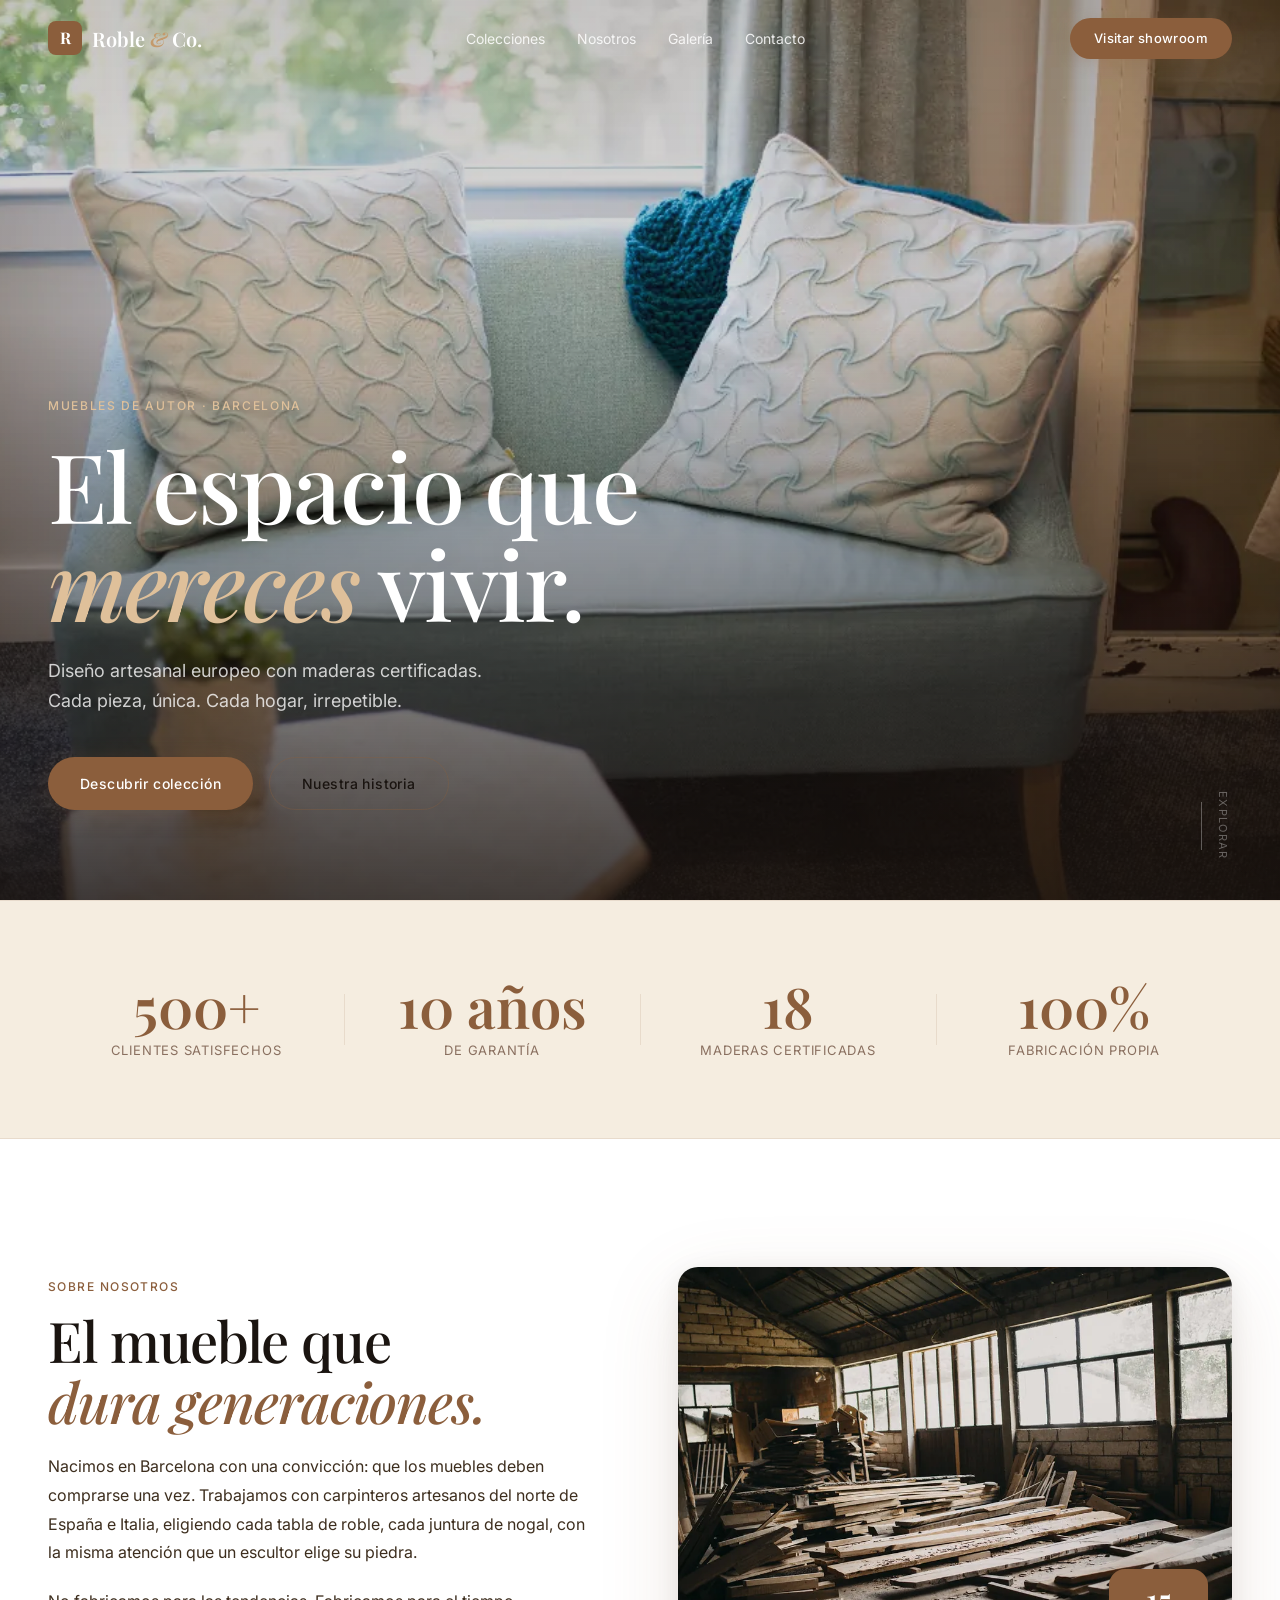
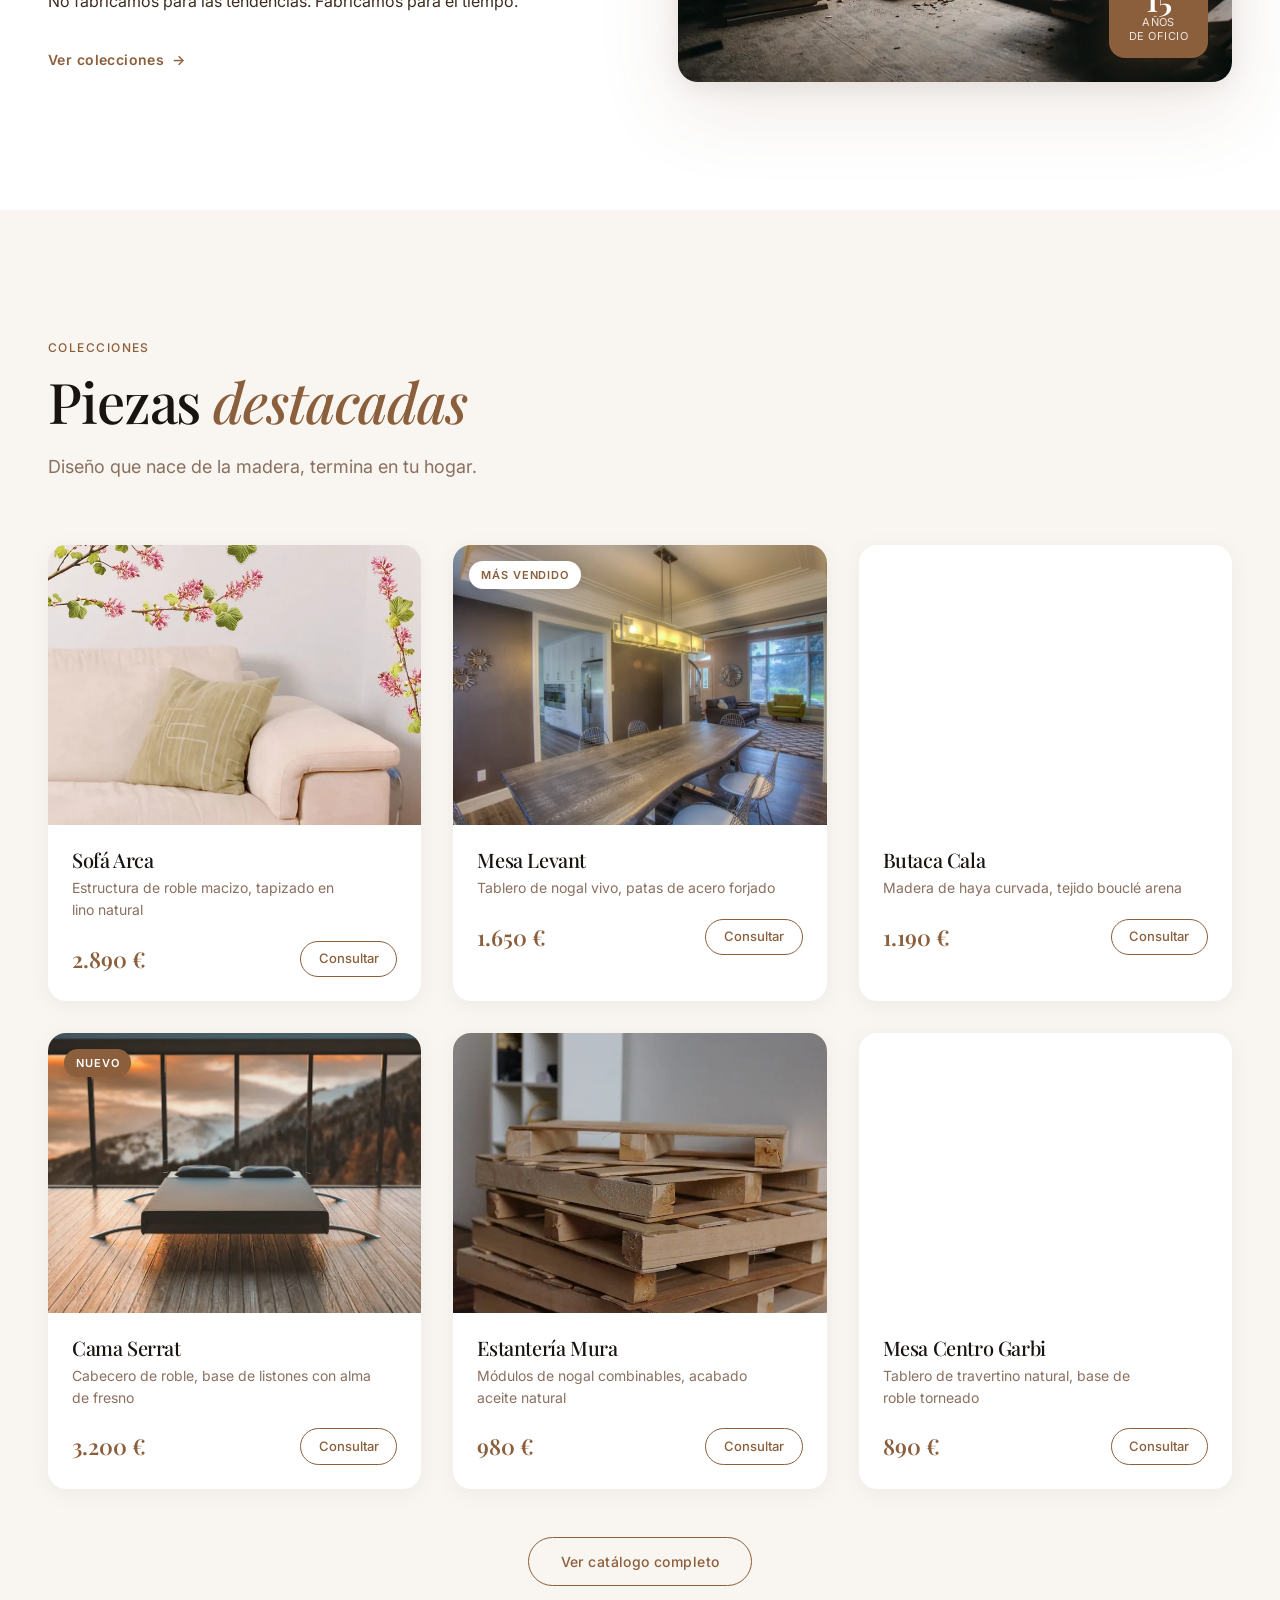
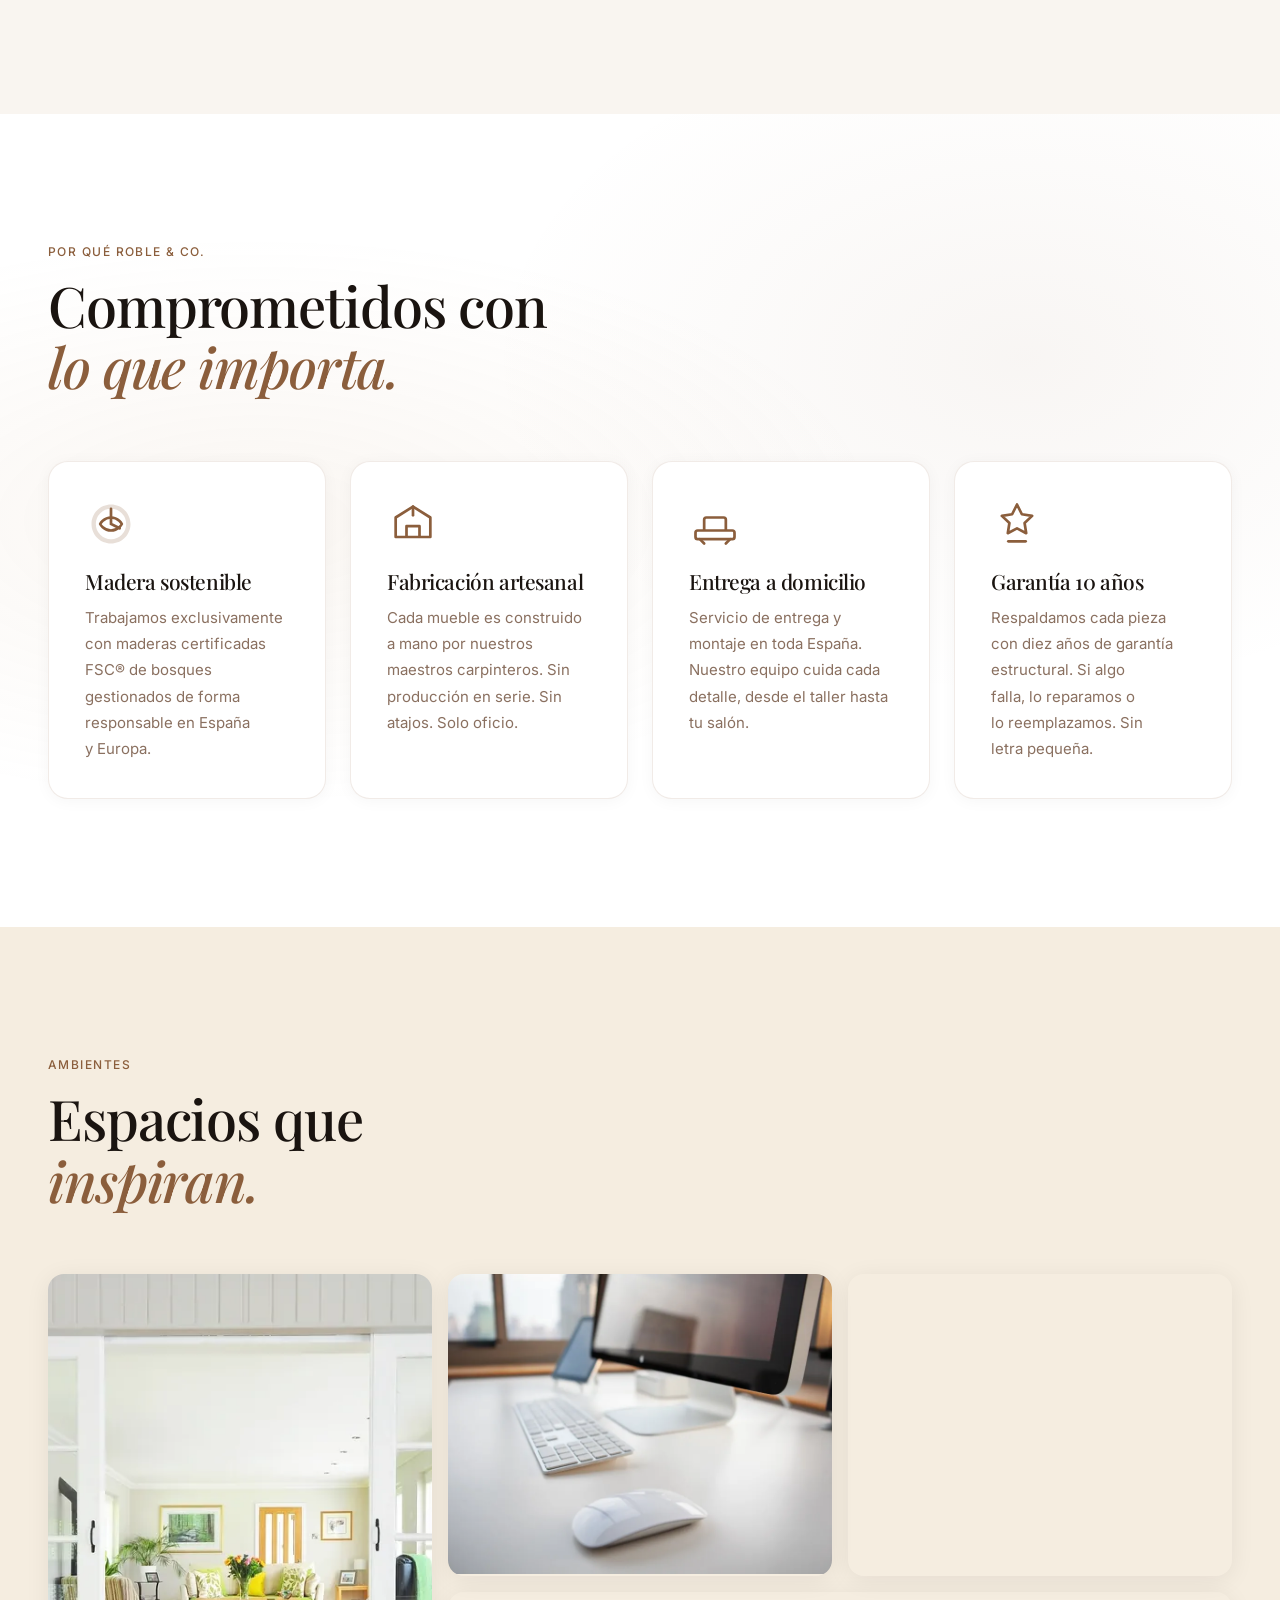
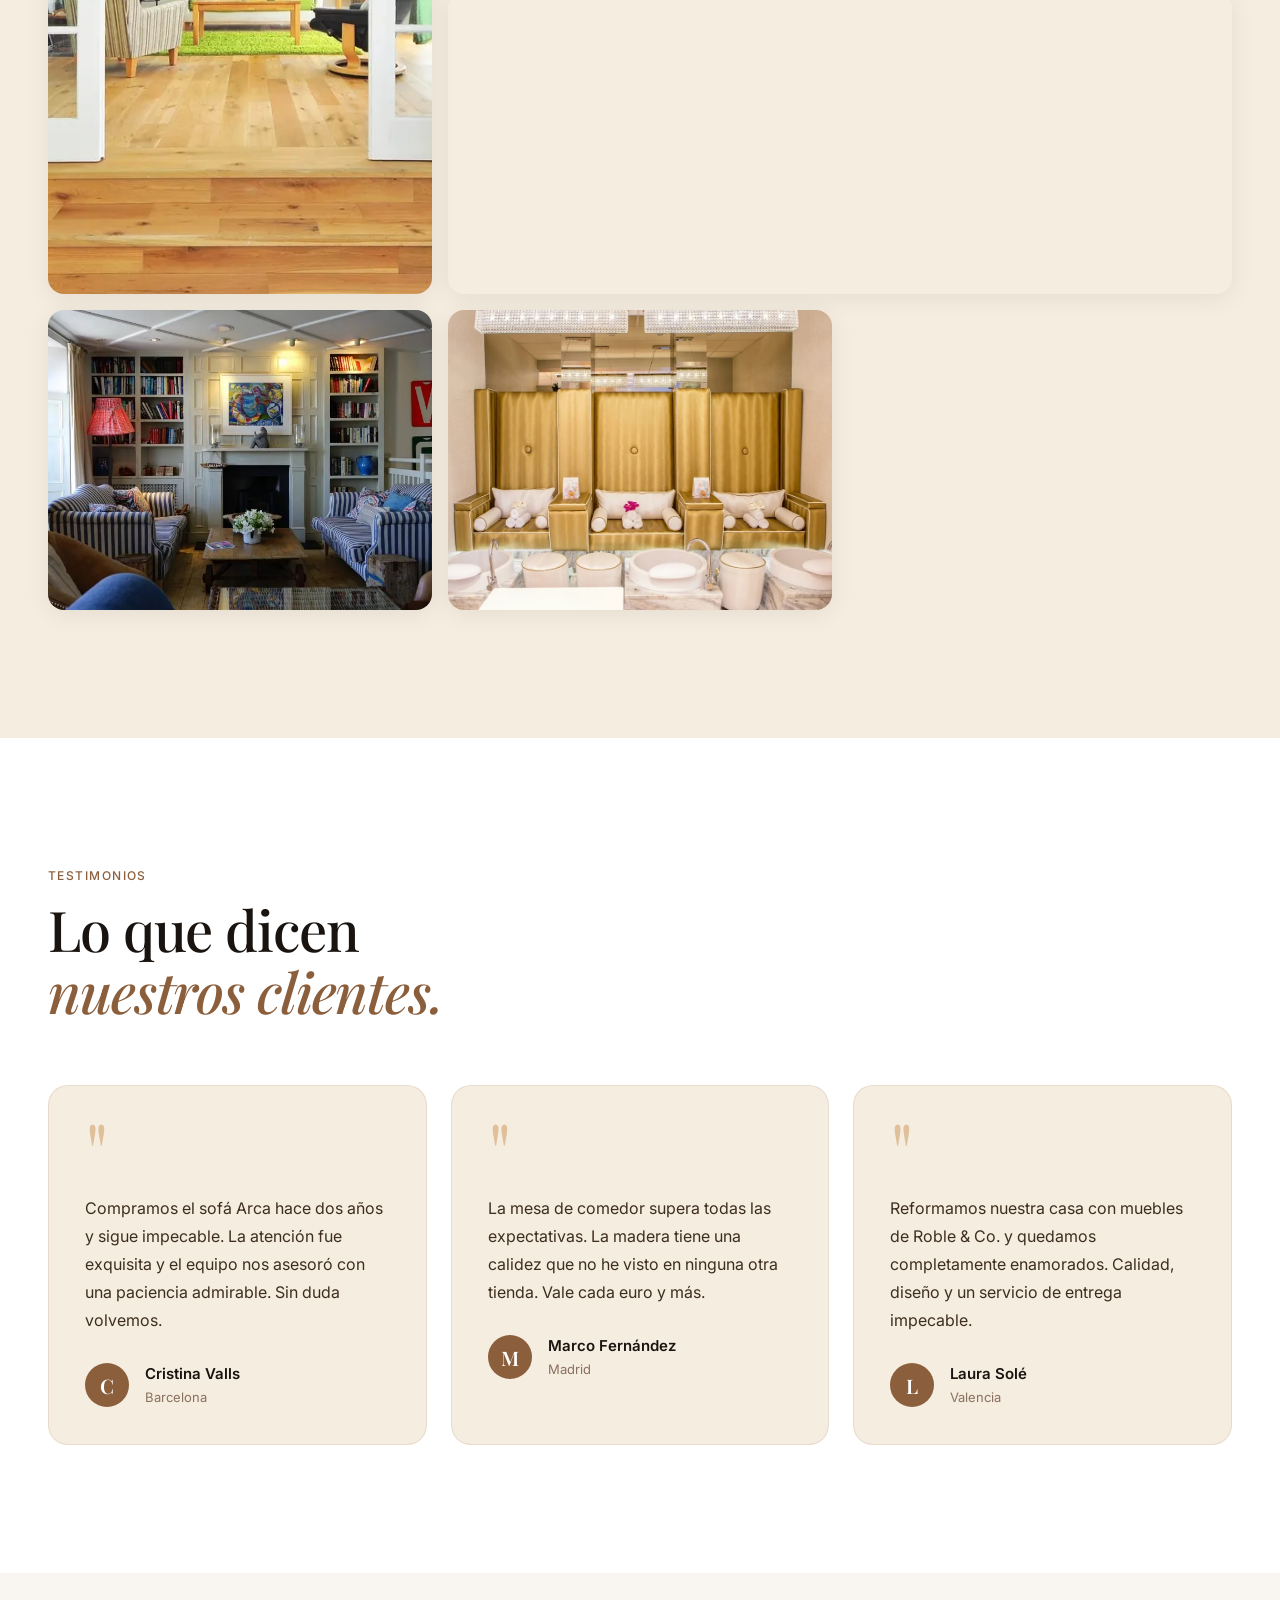
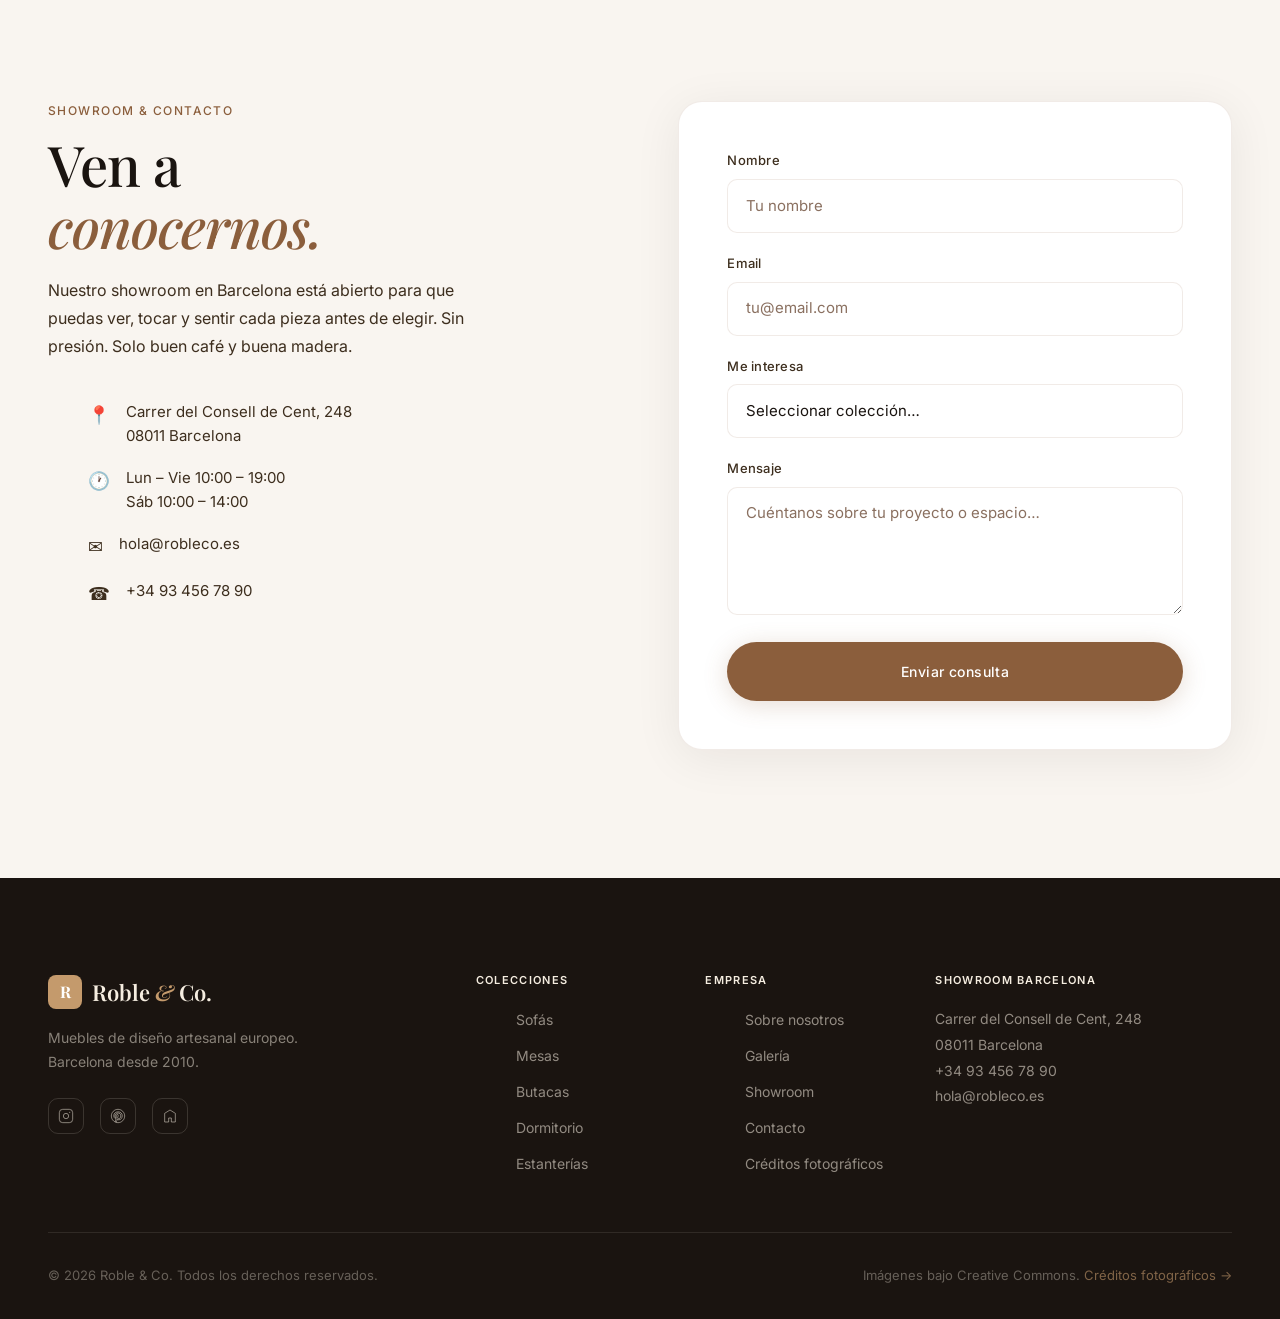
==== index.html @ e05c6100 "feat: launch Roble & Co. website Landing page completa para tienda de muebles de diseño: - 8 seccion" ====
<!doctype html>
<html lang="es">
<head>
  <meta charset="utf-8">
  <meta name="viewport" content="width=device-width, initial-scale=1">
  <title>Roble &amp; Co. — Muebles de Diseño Artesanal</title>
  <meta name="description" content="Muebles de diseño europeo fabricados a mano con maderas certificadas sostenibles. Sofás, mesas, butacas y dormitorios de alta calidad.">
  <meta property="og:title" content="Roble &amp; Co. — Muebles de Diseño Artesanal">
  <meta property="og:description" content="Muebles de diseño europeo fabricados a mano con maderas certificadas sostenibles.">
  <meta property="og:type" content="website">

  <link rel="preconnect" href="https://fonts.googleapis.com">
  <link rel="preconnect" href="https://fonts.gstatic.com" crossorigin>
  <link rel="stylesheet" href="https://fonts.googleapis.com/css2?family=Playfair+Display:ital,wght@0,400;0,500;0,600;0,700;1,400;1,500&family=Inter:wght@300;400;500;600&display=swap">

  <link rel="preload" as="image" href="assets/img/hero.webp" fetchpriority="high">
  <link rel="stylesheet" href="styles.css?v=20260601">
</head>
<body>

  <!-- Skip link -->
  <a class="skip-link" href="#colecciones">Saltar al contenido</a>

  <!-- Custom cursor -->
  <div class="cursor" aria-hidden="true">
    <div class="cursor-dot"></div>
    <div class="cursor-ring"></div>
  </div>

  <!-- ============================
       NAV
  ============================= -->
  <header class="nav" id="nav" role="banner">
    <div class="nav-inner">
      <a href="#" class="nav-logo" aria-label="Roble &amp; Co. — Inicio">
        <span class="nav-logo-mark">R</span>
        <span class="nav-logo-text">Roble <em>&amp;</em> Co.</span>
      </a>
      <nav class="nav-links" aria-label="Navegación principal">
        <a href="#colecciones">Colecciones</a>
        <a href="#nosotros">Nosotros</a>
        <a href="#galeria">Galería</a>
        <a href="#contacto">Contacto</a>
      </nav>
      <a href="#contacto" class="btn btn-nav">Visitar showroom</a>
      <button class="nav-toggle" aria-label="Abrir menú" aria-expanded="false">
        <span></span><span></span>
      </button>
    </div>
    <!-- Mobile menu -->
    <div class="nav-mobile" role="navigation" aria-label="Menú móvil">
      <a href="#colecciones">Colecciones</a>
      <a href="#nosotros">Nosotros</a>
      <a href="#galeria">Galería</a>
      <a href="#contacto">Contacto</a>
      <a href="#contacto" class="btn btn-mobile">Visitar showroom</a>
    </div>
  </header>

  <main>

    <!-- ============================
         HERO
    ============================= -->
    <section class="hero" id="hero">
      <div class="hero-bg" aria-hidden="true">
        <img src="assets/img/hero.webp" alt="" fetchpriority="high" loading="eager" decoding="sync" class="hero-img">
        <div class="hero-overlay"></div>
      </div>
      <div class="hero-content">
        <p class="hero-kicker reveal-fade">Muebles de autor · Barcelona</p>
        <h1 class="hero-title">
          <span class="hero-line reveal-line">El espacio que</span>
          <span class="hero-line reveal-line"><em>mereces</em> vivir.</span>
        </h1>
        <p class="hero-sub reveal-fade">Diseño artesanal europeo con maderas certificadas.<br>Cada pieza, única. Cada hogar, irrepetible.</p>
        <div class="hero-actions reveal-fade">
          <a href="#colecciones" class="btn btn-primary">Descubrir colección</a>
          <a href="#nosotros" class="btn btn-ghost">Nuestra historia</a>
        </div>
      </div>
      <div class="hero-scroll" aria-hidden="true">
        <span class="hero-scroll-line"></span>
        <span class="hero-scroll-label">Explorar</span>
      </div>
    </section>

    <!-- ============================
         STATS
    ============================= -->
    <section class="stats" aria-label="Números de Roble &amp; Co.">
      <div class="container">
        <div class="stats-grid" data-stats>
          <div class="stat-item reveal-up">
            <span class="stat-num" data-count="500" data-suffix="+">500+</span>
            <span class="stat-label">clientes satisfechos</span>
          </div>
          <div class="stat-item reveal-up">
            <span class="stat-num" data-count="10" data-suffix=" años">10 años</span>
            <span class="stat-label">de garantía</span>
          </div>
          <div class="stat-item reveal-up">
            <span class="stat-num" data-count="18" data-suffix="">18</span>
            <span class="stat-label">maderas certificadas</span>
          </div>
          <div class="stat-item reveal-up">
            <span class="stat-num" data-count="100" data-suffix="%">100%</span>
            <span class="stat-label">fabricación propia</span>
          </div>
        </div>
      </div>
    </section>

    <!-- ============================
         NOSOTROS
    ============================= -->
    <section class="about" id="nosotros" aria-labelledby="about-title">
      <div class="container">
        <div class="about-grid">
          <div class="about-text">
            <p class="section-kicker reveal-fade">Sobre nosotros</p>
            <h2 id="about-title" class="section-title reveal-up">El mueble que<br><em>dura generaciones.</em></h2>
            <p class="about-body reveal-up">Nacimos en Barcelona con una convicción: que los muebles deben comprarse una vez. Trabajamos con carpinteros artesanos del norte de España e Italia, eligiendo cada tabla de roble, cada juntura de nogal, con la misma atención que un escultor elige su piedra.</p>
            <p class="about-body reveal-up">No fabricamos para las tendencias. Fabricamos para el tiempo.</p>
            <a href="#colecciones" class="about-link reveal-fade">Ver colecciones <span aria-hidden="true">→</span></a>
          </div>
          <div class="about-media reveal-up">
            <div class="about-img-wrap">
              <img src="assets/img/about.webp" alt="Artesano trabajando madera en el taller de Roble &amp; Co." loading="lazy" decoding="async">
              <div class="about-badge">
                <span class="badge-num">15</span>
                <span class="badge-text">años<br>de oficio</span>
              </div>
            </div>
          </div>
        </div>
      </div>
    </section>

    <!-- ============================
         COLECCIONES DESTACADAS
    ============================= -->
    <section class="products" id="colecciones" aria-labelledby="products-title">
      <div class="container">
        <div class="section-header reveal-up">
          <p class="section-kicker">Colecciones</p>
          <h2 id="products-title" class="section-title">Piezas <em>destacadas</em></h2>
          <p class="section-sub">Diseño que nace de la madera, termina en tu hogar.</p>
        </div>
        <div class="products-grid" data-products>
          <!-- Hardcoded for no-JS fallback — JS mounts/enriches if needed -->
          <article class="product-card reveal-up">
            <div class="product-img-wrap">
              <img src="assets/img/product-1.webp" alt="Sofá Arca de roble macizo con tapizado en lino natural" loading="lazy" decoding="async">
            </div>
            <div class="product-info">
              <h3 class="product-name">Sofá Arca</h3>
              <p class="product-desc">Estructura de roble macizo, tapizado en lino natural</p>
              <div class="product-foot">
                <span class="product-price">2.890 €</span>
                <a href="#contacto" class="product-cta" aria-label="Consultar sobre Sofá Arca">Consultar</a>
              </div>
            </div>
          </article>
          <article class="product-card reveal-up">
            <div class="product-img-wrap">
              <img src="assets/img/product-2.webp" alt="Mesa Levant de nogal vivo con patas de acero forjado" loading="lazy" decoding="async">
              <span class="product-badge">Más vendido</span>
            </div>
            <div class="product-info">
              <h3 class="product-name">Mesa Levant</h3>
              <p class="product-desc">Tablero de nogal vivo, patas de acero forjado</p>
              <div class="product-foot">
                <span class="product-price">1.650 €</span>
                <a href="#contacto" class="product-cta" aria-label="Consultar sobre Mesa Levant">Consultar</a>
              </div>
            </div>
          </article>
          <article class="product-card reveal-up">
            <div class="product-img-wrap">
              <img src="assets/img/product-3.webp" alt="Butaca Cala de haya curvada con tejido bouclé arena" loading="lazy" decoding="async">
            </div>
            <div class="product-info">
              <h3 class="product-name">Butaca Cala</h3>
              <p class="product-desc">Madera de haya curvada, tejido bouclé arena</p>
              <div class="product-foot">
                <span class="product-price">1.190 €</span>
                <a href="#contacto" class="product-cta" aria-label="Consultar sobre Butaca Cala">Consultar</a>
              </div>
            </div>
          </article>
          <article class="product-card reveal-up">
            <div class="product-img-wrap">
              <img src="assets/img/product-4.webp" alt="Cama Serrat con cabecero de roble y base de listones de fresno" loading="lazy" decoding="async">
              <span class="product-badge product-badge--accent">Nuevo</span>
            </div>
            <div class="product-info">
              <h3 class="product-name">Cama Serrat</h3>
              <p class="product-desc">Cabecero de roble, base de listones con alma de fresno</p>
              <div class="product-foot">
                <span class="product-price">3.200 €</span>
                <a href="#contacto" class="product-cta" aria-label="Consultar sobre Cama Serrat">Consultar</a>
              </div>
            </div>
          </article>
          <article class="product-card reveal-up">
            <div class="product-img-wrap">
              <img src="assets/img/product-5.webp" alt="Estantería Mura de nogal con módulos combinables" loading="lazy" decoding="async">
            </div>
            <div class="product-info">
              <h3 class="product-name">Estantería Mura</h3>
              <p class="product-desc">Módulos de nogal combinables, acabado aceite natural</p>
              <div class="product-foot">
                <span class="product-price">980 €</span>
                <a href="#contacto" class="product-cta" aria-label="Consultar sobre Estantería Mura">Consultar</a>
              </div>
            </div>
          </article>
          <article class="product-card reveal-up">
            <div class="product-img-wrap">
              <img src="assets/img/product-6.webp" alt="Mesa de Centro Garbi con tablero de travertino y base de roble torneado" loading="lazy" decoding="async">
            </div>
            <div class="product-info">
              <h3 class="product-name">Mesa Centro Garbi</h3>
              <p class="product-desc">Tablero de travertino natural, base de roble torneado</p>
              <div class="product-foot">
                <span class="product-price">890 €</span>
                <a href="#contacto" class="product-cta" aria-label="Consultar sobre Mesa Centro Garbi">Consultar</a>
              </div>
            </div>
          </article>
        </div>
        <div class="products-cta reveal-fade">
          <a href="#contacto" class="btn btn-outline">Ver catálogo completo</a>
        </div>
      </div>
    </section>

    <!-- ============================
         POR QUÉ ELEGIRNOS
    ============================= -->
    <section class="features" aria-labelledby="features-title">
      <div class="features-bg" aria-hidden="true"></div>
      <div class="container">
        <div class="section-header reveal-up">
          <p class="section-kicker">Por qué Roble &amp; Co.</p>
          <h2 id="features-title" class="section-title">Comprometidos con<br><em>lo que importa.</em></h2>
        </div>
        <div class="features-grid">
          <div class="feature-card reveal-up">
            <div class="feature-icon" aria-hidden="true">
              <svg viewBox="0 0 48 48" fill="none" xmlns="http://www.w3.org/2000/svg">
                <path d="M24 6c-9.941 0-18 8.059-18 18s8.059 18 18 18 18-8.059 18-18S33.941 6 24 6zm0 4a14 14 0 0 1 0 28A14 14 0 0 1 24 10z" fill="currentColor" opacity=".2"/>
                <path d="M24 10v14l8 4" stroke="currentColor" stroke-width="2.5" stroke-linecap="round"/>
                <path d="M14 24s3-6 10-6 10 6 10 6-3 6-10 6-10-6-10-6z" stroke="currentColor" stroke-width="2.5" stroke-linejoin="round"/>
              </svg>
            </div>
            <h3 class="feature-title">Madera sostenible</h3>
            <p class="feature-body">Trabajamos exclusivamente con maderas certificadas FSC® de bosques gestionados de forma responsable en España y Europa.</p>
          </div>
          <div class="feature-card reveal-up">
            <div class="feature-icon" aria-hidden="true">
              <svg viewBox="0 0 48 48" fill="none" xmlns="http://www.w3.org/2000/svg">
                <path d="M8 36V18l16-10 16 10v18H8z" stroke="currentColor" stroke-width="2.5" stroke-linejoin="round"/>
                <path d="M18 36V26h12v10" stroke="currentColor" stroke-width="2.5" stroke-linejoin="round"/>
                <path d="M24 8v8" stroke="currentColor" stroke-width="2.5" stroke-linecap="round"/>
              </svg>
            </div>
            <h3 class="feature-title">Fabricación artesanal</h3>
            <p class="feature-body">Cada mueble es construido a mano por nuestros maestros carpinteros. Sin producción en serie. Sin atajos. Solo oficio.</p>
          </div>
          <div class="feature-card reveal-up">
            <div class="feature-icon" aria-hidden="true">
              <svg viewBox="0 0 48 48" fill="none" xmlns="http://www.w3.org/2000/svg">
                <rect x="6" y="30" width="36" height="8" rx="2" stroke="currentColor" stroke-width="2.5"/>
                <path d="M14 30V20a2 2 0 0 1 2-2h16a2 2 0 0 1 2 2v10" stroke="currentColor" stroke-width="2.5"/>
                <path d="M10 38l4 4m24-4-4 4" stroke="currentColor" stroke-width="2.5" stroke-linecap="round"/>
              </svg>
            </div>
            <h3 class="feature-title">Entrega a domicilio</h3>
            <p class="feature-body">Servicio de entrega y montaje en toda España. Nuestro equipo cuida cada detalle, desde el taller hasta tu salón.</p>
          </div>
          <div class="feature-card reveal-up">
            <div class="feature-icon" aria-hidden="true">
              <svg viewBox="0 0 48 48" fill="none" xmlns="http://www.w3.org/2000/svg">
                <path d="M24 6l4.5 9 9.5 1.5-7 6.5 1.5 9.5L24 28l-8.5 4.5 1.5-9.5-7-6.5L19.5 15 24 6z" stroke="currentColor" stroke-width="2.5" stroke-linejoin="round"/>
                <path d="M16 40h16" stroke="currentColor" stroke-width="2.5" stroke-linecap="round"/>
              </svg>
            </div>
            <h3 class="feature-title">Garantía 10 años</h3>
            <p class="feature-body">Respaldamos cada pieza con diez años de garantía estructural. Si algo falla, lo reparamos o lo reemplazamos. Sin letra pequeña.</p>
          </div>
        </div>
      </div>
    </section>

    <!-- ============================
         GALERÍA
    ============================= -->
    <section class="gallery" id="galeria" aria-labelledby="gallery-title">
      <div class="container">
        <div class="section-header reveal-up">
          <p class="section-kicker">Ambientes</p>
          <h2 id="gallery-title" class="section-title">Espacios que<br><em>inspiran.</em></h2>
        </div>
        <div class="gallery-grid">
          <div class="gallery-item gallery-item--tall reveal-up">
            <img src="assets/img/gallery-1.webp" alt="Salón escandinavo con sofá y mesa de madera" loading="lazy" decoding="async">
          </div>
          <div class="gallery-item reveal-up">
            <img src="assets/img/gallery-2.webp" alt="Interior moderno con muebles de diseño" loading="lazy" decoding="async">
          </div>
          <div class="gallery-item reveal-up">
            <img src="assets/img/gallery-3.webp" alt="Dormitorio con madera cálida y luz natural" loading="lazy" decoding="async">
          </div>
          <div class="gallery-item gallery-item--wide reveal-up">
            <img src="assets/img/gallery-4.webp" alt="Comedor elegante con mesa de madera maciza" loading="lazy" decoding="async">
          </div>
          <div class="gallery-item reveal-up">
            <img src="assets/img/gallery-5.webp" alt="Salón luminoso con sofá de diseño" loading="lazy" decoding="async">
          </div>
          <div class="gallery-item reveal-up">
            <img src="assets/img/gallery-6.webp" alt="Rincón acogedor con muebles de madera" loading="lazy" decoding="async">
          </div>
        </div>
      </div>
    </section>

    <!-- ============================
         TESTIMONIOS
    ============================= -->
    <section class="testimonials" aria-labelledby="testimonials-title">
      <div class="container">
        <div class="section-header reveal-up">
          <p class="section-kicker">Testimonios</p>
          <h2 id="testimonials-title" class="section-title">Lo que dicen<br><em>nuestros clientes.</em></h2>
        </div>
        <div class="testimonials-grid">
          <div class="testimonial-card reveal-up">
            <div class="testimonial-quote-mark" aria-hidden="true">"</div>
            <blockquote class="testimonial-text">
              Compramos el sofá Arca hace dos años y sigue impecable. La atención fue exquisita y el equipo nos asesoró con una paciencia admirable. Sin duda volvemos.
            </blockquote>
            <footer class="testimonial-author">
              <div class="testimonial-avatar" aria-hidden="true">C</div>
              <div>
                <strong class="testimonial-name">Cristina Valls</strong>
                <span class="testimonial-city">Barcelona</span>
              </div>
            </footer>
          </div>
          <div class="testimonial-card reveal-up">
            <div class="testimonial-quote-mark" aria-hidden="true">"</div>
            <blockquote class="testimonial-text">
              La mesa de comedor supera todas las expectativas. La madera tiene una calidez que no he visto en ninguna otra tienda. Vale cada euro y más.
            </blockquote>
            <footer class="testimonial-author">
              <div class="testimonial-avatar" aria-hidden="true">M</div>
              <div>
                <strong class="testimonial-name">Marco Fernández</strong>
                <span class="testimonial-city">Madrid</span>
              </div>
            </footer>
          </div>
          <div class="testimonial-card reveal-up">
            <div class="testimonial-quote-mark" aria-hidden="true">"</div>
            <blockquote class="testimonial-text">
              Reformamos nuestra casa con muebles de Roble &amp; Co. y quedamos completamente enamorados. Calidad, diseño y un servicio de entrega impecable.
            </blockquote>
            <footer class="testimonial-author">
              <div class="testimonial-avatar" aria-hidden="true">L</div>
              <div>
                <strong class="testimonial-name">Laura Solé</strong>
                <span class="testimonial-city">Valencia</span>
              </div>
            </footer>
          </div>
        </div>
      </div>
    </section>

    <!-- ============================
         CONTACTO / SHOWROOM
    ============================= -->
    <section class="contact" id="contacto" aria-labelledby="contact-title">
      <div class="container">
        <div class="contact-grid">
          <div class="contact-info reveal-up">
            <p class="section-kicker">Showroom &amp; Contacto</p>
            <h2 id="contact-title" class="section-title">Ven a<br><em>conocernos.</em></h2>
            <p class="contact-intro">Nuestro showroom en Barcelona está abierto para que puedas ver, tocar y sentir cada pieza antes de elegir. Sin presión. Solo buen café y buena madera.</p>
            <ul class="contact-details">
              <li>
                <span class="contact-icon" aria-hidden="true">📍</span>
                <span>Carrer del Consell de Cent, 248<br>08011 Barcelona</span>
              </li>
              <li>
                <span class="contact-icon" aria-hidden="true">🕐</span>
                <span>Lun – Vie 10:00 – 19:00<br>Sáb 10:00 – 14:00</span>
              </li>
              <li>
                <span class="contact-icon" aria-hidden="true">✉</span>
                <a href="mailto:hola@robleco.es">hola@robleco.es</a>
              </li>
              <li>
                <span class="contact-icon" aria-hidden="true">☎</span>
                <a href="tel:+34934567890">+34 93 456 78 90</a>
              </li>
            </ul>
          </div>
          <div class="contact-form-wrap reveal-up">
            <form class="contact-form" id="contact-form" novalidate>
              <div class="form-row">
                <label for="cf-name" class="form-label">Nombre</label>
                <input type="text" id="cf-name" name="name" class="form-input" placeholder="Tu nombre" required autocomplete="name">
              </div>
              <div class="form-row">
                <label for="cf-email" class="form-label">Email</label>
                <input type="email" id="cf-email" name="email" class="form-input" placeholder="tu@email.com" required autocomplete="email">
              </div>
              <div class="form-row">
                <label for="cf-interest" class="form-label">Me interesa</label>
                <select id="cf-interest" name="interest" class="form-input form-select">
                  <option value="">Seleccionar colección…</option>
                  <option value="sofa">Sofás</option>
                  <option value="mesa">Mesas</option>
                  <option value="butaca">Butacas</option>
                  <option value="dormitorio">Dormitorio</option>
                  <option value="otro">Consulta general</option>
                </select>
              </div>
              <div class="form-row">
                <label for="cf-message" class="form-label">Mensaje</label>
                <textarea id="cf-message" name="message" class="form-input form-textarea" placeholder="Cuéntanos sobre tu proyecto o espacio…" rows="4"></textarea>
              </div>
              <button type="submit" class="btn btn-primary btn-form">
                <span class="btn-text">Enviar consulta</span>
                <span class="btn-sending" aria-hidden="true">Enviando…</span>
                <span class="btn-sent" aria-hidden="true">✓ Enviado</span>
              </button>
            </form>
          </div>
        </div>
      </div>
    </section>

  </main>

  <!-- ============================
       FOOTER
  ============================= -->
  <footer class="footer" role="contentinfo">
    <div class="container">
      <div class="footer-grid">
        <div class="footer-brand">
          <a href="#" class="footer-logo" aria-label="Roble &amp; Co. — Inicio">
            <span class="nav-logo-mark">R</span>
            <span>Roble <em>&amp;</em> Co.</span>
          </a>
          <p class="footer-tagline">Muebles de diseño artesanal europeo.<br>Barcelona desde 2010.</p>
          <div class="footer-social">
            <a href="#" aria-label="Instagram de Roble &amp; Co." rel="noopener">
              <svg viewBox="0 0 24 24" fill="none" xmlns="http://www.w3.org/2000/svg" aria-hidden="true">
                <rect x="2" y="2" width="20" height="20" rx="5" stroke="currentColor" stroke-width="1.5"/>
                <circle cx="12" cy="12" r="4" stroke="currentColor" stroke-width="1.5"/>
                <circle cx="17.5" cy="6.5" r="1" fill="currentColor"/>
              </svg>
            </a>
            <a href="#" aria-label="Pinterest de Roble &amp; Co." rel="noopener">
              <svg viewBox="0 0 24 24" fill="none" xmlns="http://www.w3.org/2000/svg" aria-hidden="true">
                <path d="M12 2C6.477 2 2 6.477 2 12c0 4.236 2.636 7.855 6.356 9.312-.088-.791-.167-2.005.035-2.868.181-.78 1.172-4.97 1.172-4.97s-.299-.598-.299-1.482c0-1.388.806-2.428 1.808-2.428.853 0 1.267.641 1.267 1.408 0 .858-.546 2.141-.828 3.329-.236.995.498 1.806 1.476 1.806 1.771 0 3.133-1.868 3.133-4.566 0-2.386-1.716-4.054-4.165-4.054-2.837 0-4.5 2.128-4.5 4.328 0 .857.33 1.776.741 2.278a.3.3 0 0 1 .069.286c-.076.313-.243.995-.276 1.134-.044.183-.145.222-.334.134-1.249-.581-2.03-2.407-2.03-3.874 0-3.154 2.292-6.052 6.608-6.052 3.469 0 6.165 2.473 6.165 5.776 0 3.447-2.173 6.22-5.19 6.22-1.013 0-1.967-.527-2.292-1.148l-.623 2.378c-.226.869-.835 1.958-1.244 2.621.937.29 1.931.446 2.962.446 5.523 0 10-4.477 10-10S17.523 2 12 2z" stroke="currentColor" stroke-width="1.5" stroke-linejoin="round"/>
              </svg>
            </a>
            <a href="#" aria-label="Houzz de Roble &amp; Co." rel="noopener">
              <svg viewBox="0 0 24 24" fill="none" xmlns="http://www.w3.org/2000/svg" aria-hidden="true">
                <path d="M12 3L4 8v13h6v-6h4v6h6V8L12 3z" stroke="currentColor" stroke-width="1.5" stroke-linejoin="round"/>
              </svg>
            </a>
          </div>
        </div>
        <div class="footer-nav">
          <h4 class="footer-nav-title">Colecciones</h4>
          <ul>
            <li><a href="#colecciones">Sofás</a></li>
            <li><a href="#colecciones">Mesas</a></li>
            <li><a href="#colecciones">Butacas</a></li>
            <li><a href="#colecciones">Dormitorio</a></li>
            <li><a href="#colecciones">Estanterías</a></li>
          </ul>
        </div>
        <div class="footer-nav">
          <h4 class="footer-nav-title">Empresa</h4>
          <ul>
            <li><a href="#nosotros">Sobre nosotros</a></li>
            <li><a href="#galeria">Galería</a></li>
            <li><a href="#contacto">Showroom</a></li>
            <li><a href="#contacto">Contacto</a></li>
            <li><a href="creditos.html">Créditos fotográficos</a></li>
          </ul>
        </div>
        <div class="footer-contact-block">
          <h4 class="footer-nav-title">Showroom Barcelona</h4>
          <address>
            Carrer del Consell de Cent, 248<br>
            08011 Barcelona<br>
            <a href="tel:+34934567890">+34 93 456 78 90</a><br>
            <a href="mailto:hola@robleco.es">hola@robleco.es</a>
          </address>
        </div>
      </div>
      <div class="footer-bottom">
        <p class="footer-copy">© 2026 Roble &amp; Co. Todos los derechos reservados.</p>
        <p class="footer-credits-link">
          Imágenes bajo Creative Commons. <a href="creditos.html">Créditos fotográficos →</a>
        </p>
      </div>
    </div>
  </footer>

  <!-- Scripts — defer, in dependency order -->
  <script defer src="lib/gsap.min.js?v=20260601"></script>
  <script defer src="lib/ScrollTrigger.min.js?v=20260601"></script>
  <script defer src="lib/manifest.js?v=20260601"></script>
  <script defer src="main.js?v=20260601"></script>
</body>
</html>
---- styles.css ----
/* =============================================================
   1. TOKENS
   ============================================================= */
:root {
  --bg:        #ffffff;
  --bg-2:      #F5EDE0;
  --bg-3:      #f9f5f0;
  --ink:       #1a1410;
  --ink-soft:  #3d2e1e;
  --ink-mute:  #8a7060;
  --brown:     #8B5E3C;
  --brown-2:   #C49A6C;
  --brown-3:   #dfc09a;
  --cream:     #F5EDE0;
  --gold:      #c9a45a;
  --line:      rgba(139,94,60,0.12);
  --line-soft: rgba(139,94,60,0.07);

  --ease-out:    cubic-bezier(0.16, 1, 0.3, 1);
  --ease-soft:   cubic-bezier(0.25, 0.46, 0.45, 0.94);
  --ease-bounce: cubic-bezier(0.34, 1.56, 0.64, 1);

  --nav-h: 72px;
  --gutter: clamp(1.25rem, 5vw, 3rem);
  --max-w: 1280px;

  --serif: 'Playfair Display', Georgia, serif;
  --sans:  'Inter', system-ui, sans-serif;
}

/* =============================================================
   2. RESET & BASE
   ============================================================= */
*, *::before, *::after { box-sizing: border-box; margin: 0; }
html {
  -webkit-text-size-adjust: 100%;
  scroll-behavior: smooth;
  overflow-x: clip;
}
body {
  font-family: var(--sans);
  font-size: 16px;
  line-height: 1.65;
  color: var(--ink);
  background: var(--bg);
  -webkit-font-smoothing: antialiased;
  text-rendering: optimizeLegibility;
  overflow-x: clip;
  overscroll-behavior-y: none;
}
img, svg, video { display: block; max-width: 100%; }
img { height: auto; }
button { font: inherit; color: inherit; cursor: pointer; border: 0; background: none; }
a { color: inherit; text-decoration: none; }
p { text-wrap: pretty; }
h1, h2, h3, h4 {
  font-family: var(--serif);
  text-wrap: balance;
  line-height: 1.1;
  letter-spacing: -0.02em;
}
address { font-style: normal; }
::selection { background: var(--brown); color: var(--cream); }
:focus-visible {
  outline: 2px solid var(--brown);
  outline-offset: 3px;
  border-radius: 4px;
}

/* =============================================================
   3. UTILITIES
   ============================================================= */
.skip-link {
  position: fixed; top: -100px; left: 1rem;
  padding: .6rem 1rem; background: var(--brown); color: var(--cream);
  z-index: 9999; border-radius: 8px; font-weight: 500; font-size: .875rem;
}
.skip-link:focus { top: 1rem; }

.container {
  width: 100%;
  max-width: var(--max-w);
  margin-inline: auto;
  padding-inline: var(--gutter);
}

.section-kicker {
  font-family: var(--sans);
  font-size: .75rem;
  font-weight: 500;
  letter-spacing: .12em;
  text-transform: uppercase;
  color: var(--brown);
  margin-bottom: .75rem;
}
.section-title {
  font-size: clamp(2rem, 4.5vw, 3.5rem);
  font-weight: 500;
  color: var(--ink);
  margin-bottom: 1.25rem;
}
.section-title em {
  font-style: italic;
  color: var(--brown);
}
.section-sub {
  font-size: clamp(1rem, 1.5vw, 1.125rem);
  color: var(--ink-mute);
  max-width: 52ch;
}
.section-header {
  margin-bottom: clamp(2.5rem, 5vw, 4rem);
}

/* =============================================================
   4. BUTTONS
   ============================================================= */
.btn {
  display: inline-flex;
  align-items: center;
  gap: .5rem;
  padding: .875rem 2rem;
  border-radius: 100px;
  font-size: .875rem;
  font-weight: 500;
  letter-spacing: .03em;
  transition: transform .3s var(--ease-out), box-shadow .3s var(--ease-out), background .25s, color .25s, border-color .25s;
  white-space: nowrap;
  cursor: pointer;
}
.btn-primary {
  background: var(--brown);
  color: #fff;
  box-shadow: 0 4px 24px rgba(139,94,60,.22);
}
.btn-primary:hover {
  background: var(--ink);
  box-shadow: 0 8px 40px rgba(139,94,60,.3);
  transform: translateY(-2px);
}
.btn-ghost {
  background: transparent;
  color: var(--ink);
  border: 1.5px solid rgba(139,94,60,.35);
}
.btn-ghost:hover {
  border-color: var(--brown);
  background: rgba(139,94,60,.06);
  transform: translateY(-2px);
}
.btn-outline {
  background: transparent;
  color: var(--brown);
  border: 1.5px solid var(--brown);
  padding: .75rem 2rem;
}
.btn-outline:hover {
  background: var(--brown);
  color: #fff;
  transform: translateY(-2px);
  box-shadow: 0 6px 24px rgba(139,94,60,.25);
}
.btn-nav {
  background: var(--brown);
  color: #fff;
  padding: .6rem 1.5rem;
  font-size: .8125rem;
  box-shadow: 0 3px 16px rgba(139,94,60,.2);
}
.btn-nav:hover {
  background: var(--ink);
  transform: translateY(-1px);
}
.btn-mobile {
  display: inline-flex;
  width: 100%;
  justify-content: center;
  background: var(--brown);
  color: #fff;
  padding: 1rem;
  border-radius: 12px;
  margin-top: .5rem;
}

/* =============================================================
   5. CURSOR
   ============================================================= */
.cursor { pointer-events: none; position: fixed; z-index: 9999; opacity: 0; transition: opacity .3s; }
.cursor.is-ready { opacity: 1; }
.cursor-dot {
  position: fixed;
  width: 7px; height: 7px;
  border-radius: 50%;
  background: var(--brown);
  transform: translate3d(-50%, -50%, 0);
  transition: width .2s, height .2s, background .2s;
}
.cursor-ring {
  position: fixed;
  width: 32px; height: 32px;
  border-radius: 50%;
  border: 1.5px solid rgba(139,94,60,.55);
  transform: translate3d(-50%, -50%, 0);
  transition: width .25s var(--ease-out), height .25s var(--ease-out), border-color .2s;
}
.cursor.is-hover .cursor-dot { width: 10px; height: 10px; background: var(--brown-2); }
.cursor.is-hover .cursor-ring { width: 48px; height: 48px; border-color: var(--brown); }
@media (hover: none) { .cursor { display: none; } }

/* =============================================================
   6. NAV
   ============================================================= */
.nav {
  position: fixed; top: 0; left: 0; right: 0; z-index: 100;
  padding: 0;
  transition: background .4s var(--ease-soft), box-shadow .4s var(--ease-soft);
}
.nav.is-scrolled {
  background: rgba(255,255,255,0.96);
  box-shadow: 0 1px 0 var(--line), 0 8px 32px rgba(26,20,16,.06);
  backdrop-filter: blur(12px);
  -webkit-backdrop-filter: blur(12px);
}
.nav-inner {
  display: flex;
  align-items: center;
  gap: 2rem;
  max-width: var(--max-w);
  margin-inline: auto;
  padding: 1.125rem var(--gutter);
}
.nav-logo {
  display: flex;
  align-items: center;
  gap: .625rem;
  font-family: var(--serif);
  font-size: 1.25rem;
  font-weight: 600;
  color: var(--ink);
  flex-shrink: 0;
}
.nav.is-scrolled .nav-logo { color: var(--ink); }
.nav:not(.is-scrolled) .nav-logo { color: #fff; }
.nav-logo-mark {
  display: flex;
  align-items: center;
  justify-content: center;
  width: 34px; height: 34px;
  border-radius: 8px;
  background: var(--brown);
  color: #fff;
  font-size: 1rem;
  font-weight: 700;
  flex-shrink: 0;
}
.nav-logo em { font-style: italic; color: var(--brown-2); }
.nav-links {
  display: none;
  gap: 2rem;
  margin-left: auto;
}
.nav-links a {
  font-size: .875rem;
  font-weight: 400;
  color: inherit;
  position: relative;
  transition: color .2s;
}
.nav:not(.is-scrolled) .nav-links a { color: rgba(255,255,255,.85); }
.nav.is-scrolled .nav-links a { color: var(--ink-soft); }
.nav-links a::after {
  content: '';
  position: absolute; bottom: -3px; left: 0; right: 0;
  height: 1px;
  background: var(--brown);
  transform: scaleX(0);
  transform-origin: left;
  transition: transform .3s var(--ease-out);
}
.nav-links a:hover { color: var(--brown); }
.nav-links a:hover::after { transform: scaleX(1); }
.nav .btn-nav { margin-left: auto; display: none; }
.nav-toggle {
  margin-left: auto;
  display: flex;
  flex-direction: column;
  gap: 5px;
  padding: 8px;
  cursor: pointer;
}
.nav-toggle span {
  display: block;
  width: 22px; height: 1.5px;
  background: #fff;
  border-radius: 2px;
  transition: background .3s, transform .3s;
}
.nav.is-scrolled .nav-toggle span { background: var(--ink); }
.nav-toggle.is-open span:first-child { transform: translateY(6.5px) rotate(45deg); }
.nav-toggle.is-open span:last-child  { transform: translateY(-6.5px) rotate(-45deg); }

.nav-mobile {
  display: none;
  flex-direction: column;
  gap: .25rem;
  padding: 1rem var(--gutter) 2rem;
  background: rgba(255,255,255,.97);
  backdrop-filter: blur(16px);
  border-top: 1px solid var(--line);
}
.nav-mobile.is-open { display: flex; }
.nav-mobile a {
  font-size: 1.0625rem;
  font-weight: 400;
  color: var(--ink-soft);
  padding: .75rem 0;
  border-bottom: 1px solid var(--line-soft);
  transition: color .2s;
}
.nav-mobile a:hover { color: var(--brown); }
.nav-mobile a:last-child { border-bottom: none; }

@media (min-width: 960px) {
  .nav-links { display: flex; }
  .nav .btn-nav { display: inline-flex; }
  .nav-toggle { display: none; }
}

/* =============================================================
   7. HERO
   ============================================================= */
.hero {
  position: relative;
  min-height: 100vh;
  min-height: 100svh;
  display: flex;
  align-items: flex-end;
  overflow: hidden;
}
.hero-bg {
  position: absolute; inset: 0; z-index: 0;
}
.hero-img {
  width: 100%; height: 100%;
  object-fit: cover;
  object-position: center 30%;
  will-change: transform;
}
.hero-overlay {
  position: absolute; inset: 0;
  background: linear-gradient(
    180deg,
    rgba(26,20,16,.25) 0%,
    rgba(26,20,16,.15) 35%,
    rgba(26,20,16,.55) 75%,
    rgba(26,20,16,.82) 100%
  );
}
.hero-content {
  position: relative; z-index: 2;
  padding: clamp(5rem, 10vh, 8rem) var(--gutter) clamp(5rem, 10vh, 7rem);
  max-width: calc(var(--max-w) + 2 * var(--gutter));
  margin-inline: auto;
  width: 100%;
}
.hero-kicker {
  font-size: .75rem;
  font-weight: 500;
  letter-spacing: .14em;
  text-transform: uppercase;
  color: var(--brown-3);
  margin-bottom: 1.25rem;
}
.hero-title {
  font-family: var(--serif);
  font-size: clamp(2.8rem, 7.5vw, 6.5rem);
  font-weight: 500;
  line-height: 1.02;
  color: #fff;
  max-width: 14ch;
  margin-bottom: 1.5rem;
}
.hero-title em {
  font-style: italic;
  color: var(--brown-3);
}
.hero-line { display: block; }
.hero-sub {
  font-size: clamp(.9375rem, 1.5vw, 1.125rem);
  color: rgba(255,255,255,.78);
  max-width: 46ch;
  margin-bottom: 2.5rem;
  line-height: 1.7;
}
.hero-actions {
  display: flex;
  flex-wrap: wrap;
  gap: 1rem;
}
.hero-scroll {
  position: absolute; bottom: 2.5rem; right: var(--gutter); z-index: 2;
  display: flex; align-items: center; gap: .75rem;
  opacity: .6;
}
.hero-scroll-line {
  display: block;
  width: 1px; height: 48px;
  background: rgba(255,255,255,.5);
  animation: scrollPulse 2s ease-in-out infinite;
}
@keyframes scrollPulse {
  0%, 100% { opacity: .5; transform: scaleY(1); }
  50%       { opacity: 1; transform: scaleY(1.2); }
}
.hero-scroll-label {
  font-size: .6875rem;
  letter-spacing: .12em;
  text-transform: uppercase;
  color: rgba(255,255,255,.55);
  writing-mode: vertical-rl;
}

/* =============================================================
   8. STATS
   ============================================================= */
.stats {
  background: var(--bg-2);
  padding: clamp(3rem, 6vw, 5rem) 0;
  border-top: 1px solid var(--line);
  border-bottom: 1px solid var(--line);
}
.stats-grid {
  display: grid;
  grid-template-columns: repeat(2, 1fr);
  gap: 2rem 1.5rem;
}
.stat-item {
  display: flex;
  flex-direction: column;
  align-items: center;
  text-align: center;
  gap: .375rem;
}
.stat-num {
  font-family: var(--serif);
  font-size: clamp(2.25rem, 4.5vw, 3.5rem);
  font-weight: 600;
  color: var(--brown);
  line-height: 1;
}
.stat-label {
  font-size: .8125rem;
  letter-spacing: .06em;
  text-transform: uppercase;
  color: var(--ink-mute);
}
@media (min-width: 720px) {
  .stats-grid { grid-template-columns: repeat(4, 1fr); gap: 0; }
  .stat-item { position: relative; }
  .stat-item + .stat-item::before {
    content: '';
    position: absolute; left: 0; top: 20%; bottom: 20%;
    width: 1px; background: var(--line);
  }
}

/* =============================================================
   9. ABOUT
   ============================================================= */
.about {
  padding: clamp(5rem, 10vw, 9rem) 0;
}
.about-grid {
  display: grid;
  gap: clamp(3rem, 6vw, 6rem);
  align-items: center;
}
.about-text {
  max-width: 54ch;
}
.about-body {
  font-size: clamp(.9375rem, 1.25vw, 1.0625rem);
  color: var(--ink-soft);
  line-height: 1.8;
  margin-bottom: 1.25rem;
}
.about-link {
  display: inline-flex;
  align-items: center;
  gap: .5rem;
  font-size: .875rem;
  font-weight: 600;
  color: var(--brown);
  letter-spacing: .03em;
  margin-top: .75rem;
  transition: gap .3s var(--ease-out), color .2s;
}
.about-link:hover { gap: .875rem; color: var(--ink); }
.about-media { position: relative; }
.about-img-wrap {
  position: relative;
  border-radius: 20px;
  overflow: hidden;
  box-shadow: 0 24px 80px rgba(139,94,60,.15), 0 4px 24px rgba(26,20,16,.08);
}
.about-img-wrap img {
  width: 100%;
  aspect-ratio: 4/3;
  object-fit: cover;
  transition: transform .7s var(--ease-out);
}
.about-img-wrap:hover img { transform: scale(1.04); }
.about-badge {
  position: absolute;
  bottom: 1.5rem; right: 1.5rem;
  background: var(--brown);
  color: #fff;
  border-radius: 16px;
  padding: .875rem 1.25rem;
  display: flex;
  flex-direction: column;
  align-items: center;
  box-shadow: 0 8px 32px rgba(139,94,60,.3);
}
.badge-num {
  font-family: var(--serif);
  font-size: 2rem;
  font-weight: 600;
  line-height: 1;
}
.badge-text {
  font-size: .6875rem;
  text-align: center;
  opacity: .85;
  line-height: 1.35;
  letter-spacing: .04em;
  text-transform: uppercase;
}
@media (min-width: 960px) {
  .about-grid { grid-template-columns: 1fr 1fr; }
  .about-text { max-width: none; }
}

/* =============================================================
   10. PRODUCTS
   ============================================================= */
.products {
  padding: clamp(5rem, 10vw, 9rem) 0;
  background: var(--bg-3);
}
.products-grid {
  display: grid;
  grid-template-columns: 1fr;
  gap: 2rem;
}
.product-card {
  background: var(--bg);
  border-radius: 18px;
  overflow: hidden;
  box-shadow: 0 4px 24px rgba(26,20,16,.05);
  transition: transform .4s var(--ease-out), box-shadow .4s var(--ease-out);
  cursor: default;
}
.product-card:hover {
  transform: translateY(-6px);
  box-shadow: 0 20px 60px rgba(139,94,60,.13), 0 4px 16px rgba(26,20,16,.06);
}
.product-img-wrap {
  position: relative;
  overflow: hidden;
  aspect-ratio: 4/3;
}
.product-img-wrap img {
  width: 100%; height: 100%;
  object-fit: cover;
  transition: transform .6s var(--ease-out);
}
.product-card:hover .product-img-wrap img { transform: scale(1.06); }
.product-badge {
  position: absolute; top: 1rem; left: 1rem;
  background: var(--bg);
  color: var(--brown);
  font-size: .6875rem;
  font-weight: 600;
  letter-spacing: .08em;
  text-transform: uppercase;
  padding: .3rem .75rem;
  border-radius: 100px;
  box-shadow: 0 2px 8px rgba(26,20,16,.1);
}
.product-badge--accent {
  background: var(--brown);
  color: #fff;
}
.product-info {
  padding: 1.5rem;
}
.product-name {
  font-family: var(--serif);
  font-size: 1.25rem;
  font-weight: 500;
  margin-bottom: .375rem;
  color: var(--ink);
}
.product-desc {
  font-size: .875rem;
  color: var(--ink-mute);
  margin-bottom: 1.25rem;
  line-height: 1.55;
}
.product-foot {
  display: flex;
  align-items: center;
  justify-content: space-between;
}
.product-price {
  font-family: var(--serif);
  font-size: 1.375rem;
  font-weight: 600;
  color: var(--brown);
}
.product-cta {
  font-size: .8125rem;
  font-weight: 500;
  color: var(--brown);
  border: 1.5px solid var(--brown);
  border-radius: 100px;
  padding: .4rem 1.1rem;
  transition: background .25s, color .25s, transform .25s var(--ease-out);
}
.product-cta:hover {
  background: var(--brown);
  color: #fff;
  transform: translateY(-1px);
}
.products-cta { margin-top: 3rem; text-align: center; }

@media (min-width: 540px) {
  .products-grid { grid-template-columns: repeat(2, 1fr); }
}
@media (min-width: 1024px) {
  .products-grid { grid-template-columns: repeat(3, 1fr); }
}

/* =============================================================
   11. FEATURES (Por qué elegirnos)
   ============================================================= */
.features {
  padding: clamp(5rem, 10vw, 9rem) 0;
  position: relative;
  overflow: hidden;
}
.features-bg {
  position: absolute; inset: 0; z-index: 0;
  background:
    radial-gradient(ellipse 70% 50% at 20% 50%, rgba(197,154,108,.09) 0%, transparent 70%),
    radial-gradient(ellipse 60% 60% at 80% 30%, rgba(139,94,60,.06) 0%, transparent 70%);
}
.features .container { position: relative; z-index: 1; }
.features-grid {
  display: grid;
  grid-template-columns: 1fr;
  gap: 1.5rem;
}
.feature-card {
  background: var(--bg);
  border-radius: 20px;
  padding: 2.25rem;
  border: 1px solid var(--line);
  box-shadow: 0 2px 16px rgba(26,20,16,.04);
  transition: transform .35s var(--ease-out), box-shadow .35s var(--ease-out), border-color .3s;
}
.feature-card:hover {
  transform: translateY(-4px);
  box-shadow: 0 12px 48px rgba(139,94,60,.1);
  border-color: rgba(139,94,60,.25);
}
.feature-icon {
  width: 52px; height: 52px;
  color: var(--brown);
  margin-bottom: 1.25rem;
}
.feature-icon svg { width: 100%; height: 100%; }
.feature-title {
  font-family: var(--serif);
  font-size: 1.3125rem;
  font-weight: 500;
  color: var(--ink);
  margin-bottom: .75rem;
}
.feature-body {
  font-size: .9375rem;
  color: var(--ink-mute);
  line-height: 1.75;
}
@media (min-width: 540px) {
  .features-grid { grid-template-columns: repeat(2, 1fr); }
}
@media (min-width: 1024px) {
  .features-grid { grid-template-columns: repeat(4, 1fr); }
}

/* =============================================================
   12. GALLERY
   ============================================================= */
.gallery {
  padding: clamp(5rem, 10vw, 9rem) 0;
  background: var(--bg-2);
}
.gallery-grid {
  display: grid;
  grid-template-columns: 1fr;
  gap: 1rem;
}
.gallery-item {
  border-radius: 16px;
  overflow: hidden;
  box-shadow: 0 4px 24px rgba(26,20,16,.07);
}
.gallery-item img {
  width: 100%; height: 100%;
  object-fit: cover;
  aspect-ratio: 4/3;
  transition: transform .7s var(--ease-out);
  display: block;
}
.gallery-item:hover img { transform: scale(1.05); }

@media (min-width: 720px) {
  .gallery-grid {
    grid-template-columns: repeat(3, 1fr);
    grid-template-rows: auto auto;
    gap: 1rem;
  }
  .gallery-item img { aspect-ratio: unset; height: 260px; }
  .gallery-item--tall { grid-row: span 2; }
  .gallery-item--tall img { height: 540px; }
  .gallery-item--wide { grid-column: span 2; }
  .gallery-item--wide img { height: 260px; width: 100%; }
}
@media (min-width: 1024px) {
  .gallery-item img { height: 300px; }
  .gallery-item--tall img { height: 620px; }
  .gallery-item--wide img { height: 300px; }
}

/* =============================================================
   13. TESTIMONIALS
   ============================================================= */
.testimonials {
  padding: clamp(5rem, 10vw, 9rem) 0;
}
.testimonials-grid {
  display: grid;
  grid-template-columns: 1fr;
  gap: 1.5rem;
}
.testimonial-card {
  background: var(--bg-2);
  border-radius: 20px;
  padding: 2.25rem;
  position: relative;
  border: 1px solid var(--line);
  transition: box-shadow .35s var(--ease-out), transform .35s var(--ease-out);
}
.testimonial-card:hover {
  box-shadow: 0 12px 48px rgba(139,94,60,.1);
  transform: translateY(-3px);
}
.testimonial-quote-mark {
  font-family: var(--serif);
  font-size: 5rem;
  line-height: .7;
  color: var(--brown-3);
  margin-bottom: 1rem;
  display: block;
}
.testimonial-text {
  font-size: 1rem;
  color: var(--ink-soft);
  line-height: 1.75;
  font-style: normal;
  margin-bottom: 1.75rem;
}
.testimonial-author {
  display: flex;
  align-items: center;
  gap: 1rem;
}
.testimonial-avatar {
  width: 44px; height: 44px;
  border-radius: 50%;
  background: var(--brown);
  color: #fff;
  font-family: var(--serif);
  font-size: 1.25rem;
  font-weight: 600;
  display: flex;
  align-items: center;
  justify-content: center;
  flex-shrink: 0;
}
.testimonial-name {
  display: block;
  font-size: .9375rem;
  font-weight: 600;
  color: var(--ink);
}
.testimonial-city {
  display: block;
  font-size: .8125rem;
  color: var(--ink-mute);
}
@media (min-width: 720px) {
  .testimonials-grid { grid-template-columns: repeat(3, 1fr); }
}

/* =============================================================
   14. CONTACT
   ============================================================= */
.contact {
  padding: clamp(5rem, 10vw, 9rem) 0;
  background: var(--bg-3);
}
.contact-grid {
  display: grid;
  gap: clamp(3rem, 6vw, 6rem);
}
.contact-intro {
  font-size: clamp(.9375rem, 1.25vw, 1.0625rem);
  color: var(--ink-soft);
  line-height: 1.75;
  max-width: 46ch;
  margin-bottom: 2.5rem;
}
.contact-details {
  list-style: none;
  display: flex;
  flex-direction: column;
  gap: 1.125rem;
}
.contact-details li {
  display: flex;
  align-items: flex-start;
  gap: 1rem;
  font-size: .9375rem;
  color: var(--ink-soft);
  line-height: 1.6;
}
.contact-details a:hover { color: var(--brown); }
.contact-icon { font-size: 1.1rem; flex-shrink: 0; margin-top: .05rem; }
.contact-form-wrap {
  background: var(--bg);
  border-radius: 24px;
  padding: clamp(2rem, 4vw, 3rem);
  box-shadow: 0 8px 48px rgba(26,20,16,.07);
  border: 1px solid var(--line);
}
.form-row { margin-bottom: 1.25rem; }
.form-label {
  display: block;
  font-size: .8125rem;
  font-weight: 500;
  color: var(--ink-soft);
  margin-bottom: .45rem;
  letter-spacing: .02em;
}
.form-input {
  width: 100%;
  padding: .85rem 1.1rem;
  border: 1.5px solid var(--line);
  border-radius: 10px;
  font: inherit;
  font-size: .9375rem;
  color: var(--ink);
  background: var(--bg);
  transition: border-color .2s, box-shadow .2s;
  appearance: none;
  -webkit-appearance: none;
}
.form-input:focus {
  outline: none;
  border-color: var(--brown);
  box-shadow: 0 0 0 3px rgba(139,94,60,.12);
}
.form-input::placeholder { color: var(--ink-mute); }
.form-textarea { resize: vertical; min-height: 120px; }
.btn-form {
  width: 100%;
  justify-content: center;
  padding: 1.1rem 2rem;
  position: relative;
  overflow: hidden;
}
.btn-sending, .btn-sent { display: none; }
.btn-form.is-sending .btn-text { display: none; }
.btn-form.is-sending .btn-sending { display: block; }
.btn-form.is-sent .btn-text, .btn-form.is-sent .btn-sending { display: none; }
.btn-form.is-sent .btn-sent { display: block; }
.btn-form.is-sent { background: #5a8a5a; }

@media (min-width: 960px) {
  .contact-grid { grid-template-columns: 1fr 1fr; align-items: start; }
}

/* =============================================================
   15. FOOTER
   ============================================================= */
.footer {
  background: var(--ink);
  color: rgba(245,237,224,.7);
  padding: clamp(4rem, 8vw, 6rem) 0 2rem;
}
.footer-grid {
  display: grid;
  grid-template-columns: 1fr;
  gap: 3rem;
  margin-bottom: 3.5rem;
}
.footer-logo {
  display: flex;
  align-items: center;
  gap: .625rem;
  font-family: var(--serif);
  font-size: 1.375rem;
  font-weight: 600;
  color: var(--cream);
  margin-bottom: 1rem;
}
.footer-logo em { font-style: italic; color: var(--brown-2); }
.footer-logo .nav-logo-mark { background: var(--brown-2); }
.footer-tagline {
  font-size: .875rem;
  line-height: 1.7;
  color: rgba(245,237,224,.5);
  margin-bottom: 1.5rem;
}
.footer-social {
  display: flex;
  gap: 1rem;
}
.footer-social a {
  width: 36px; height: 36px;
  border-radius: 10px;
  border: 1px solid rgba(245,237,224,.15);
  display: flex; align-items: center; justify-content: center;
  color: rgba(245,237,224,.5);
  transition: border-color .2s, color .2s, background .2s;
}
.footer-social a svg { width: 16px; height: 16px; }
.footer-social a:hover {
  border-color: var(--brown-2);
  color: var(--brown-2);
  background: rgba(196,154,108,.08);
}
.footer-nav-title {
  font-family: var(--sans);
  font-size: .6875rem;
  font-weight: 600;
  letter-spacing: .12em;
  text-transform: uppercase;
  color: var(--cream);
  margin-bottom: 1.25rem;
}
.footer-nav ul { list-style: none; display: flex; flex-direction: column; gap: .6rem; }
.footer-nav a {
  font-size: .875rem;
  color: rgba(245,237,224,.55);
  transition: color .2s;
}
.footer-nav a:hover { color: var(--brown-2); }
.footer-contact-block address {
  font-size: .875rem;
  color: rgba(245,237,224,.55);
  line-height: 1.85;
}
.footer-contact-block a { transition: color .2s; }
.footer-contact-block a:hover { color: var(--brown-2); }
.footer-bottom {
  padding-top: 2rem;
  border-top: 1px solid rgba(245,237,224,.1);
  display: flex;
  flex-wrap: wrap;
  justify-content: space-between;
  gap: .75rem;
}
.footer-copy, .footer-credits-link {
  font-size: .8125rem;
  color: rgba(245,237,224,.35);
}
.footer-credits-link a { color: rgba(196,154,108,.6); transition: color .2s; }
.footer-credits-link a:hover { color: var(--brown-2); }

@media (min-width: 720px) {
  .footer-grid { grid-template-columns: 2fr 1fr 1fr 1.5fr; gap: 2rem; }
}

/* =============================================================
   16. SCROLL REVEAL ANIMATIONS
   ============================================================= */
.reveal-fade,
.reveal-up,
.reveal-line {
  opacity: 0;
  transition: opacity .7s var(--ease-out), transform .7s var(--ease-out);
}
.reveal-fade   { transform: none; }
.reveal-up     { transform: translateY(36px); }
.reveal-line   { transform: translateY(22px); }
.reveal-fade.is-visible,
.reveal-up.is-visible,
.reveal-line.is-visible {
  opacity: 1;
  transform: none;
}

/* Stagger delays for grids */
.products-grid .product-card:nth-child(1),
.features-grid .feature-card:nth-child(1),
.gallery-grid .gallery-item:nth-child(1),
.testimonials-grid .testimonial-card:nth-child(1),
.stats-grid .stat-item:nth-child(1) { transition-delay: 0s; }

.products-grid .product-card:nth-child(2),
.features-grid .feature-card:nth-child(2),
.gallery-grid .gallery-item:nth-child(2),
.testimonials-grid .testimonial-card:nth-child(2),
.stats-grid .stat-item:nth-child(2) { transition-delay: .08s; }

.products-grid .product-card:nth-child(3),
.features-grid .feature-card:nth-child(3),
.gallery-grid .gallery-item:nth-child(3),
.testimonials-grid .testimonial-card:nth-child(3),
.stats-grid .stat-item:nth-child(3) { transition-delay: .16s; }

.products-grid .product-card:nth-child(4),
.features-grid .feature-card:nth-child(4),
.gallery-grid .gallery-item:nth-child(4),
.stats-grid .stat-item:nth-child(4) { transition-delay: .24s; }

.products-grid .product-card:nth-child(5),
.features-grid .feature-card:nth-child(5),
.gallery-grid .gallery-item:nth-child(5) { transition-delay: .32s; }

.products-grid .product-card:nth-child(6),
.features-grid .feature-card:nth-child(6),
.gallery-grid .gallery-item:nth-child(6) { transition-delay: .4s; }

/* Hero lines stagger */
.hero-content .hero-line:nth-child(1) { transition-delay: .1s; }
.hero-content .hero-line:nth-child(2) { transition-delay: .2s; }
.hero-content .hero-kicker  { transition-delay: 0s; }
.hero-content .hero-sub     { transition-delay: .3s; }
.hero-content .hero-actions { transition-delay: .45s; }

/* Defensive rule — avoid invisible splits */
.reveal-fade[data-split],
.reveal-up[data-split] {
  opacity: 1;
  transform: none;
}

/* =============================================================
   17. REDUCED MOTION (intrusive only)
   ============================================================= */
@media (prefers-reduced-motion: reduce) {
  .hero-scroll-line { animation: none; }
  .hero-img { will-change: auto; }
}
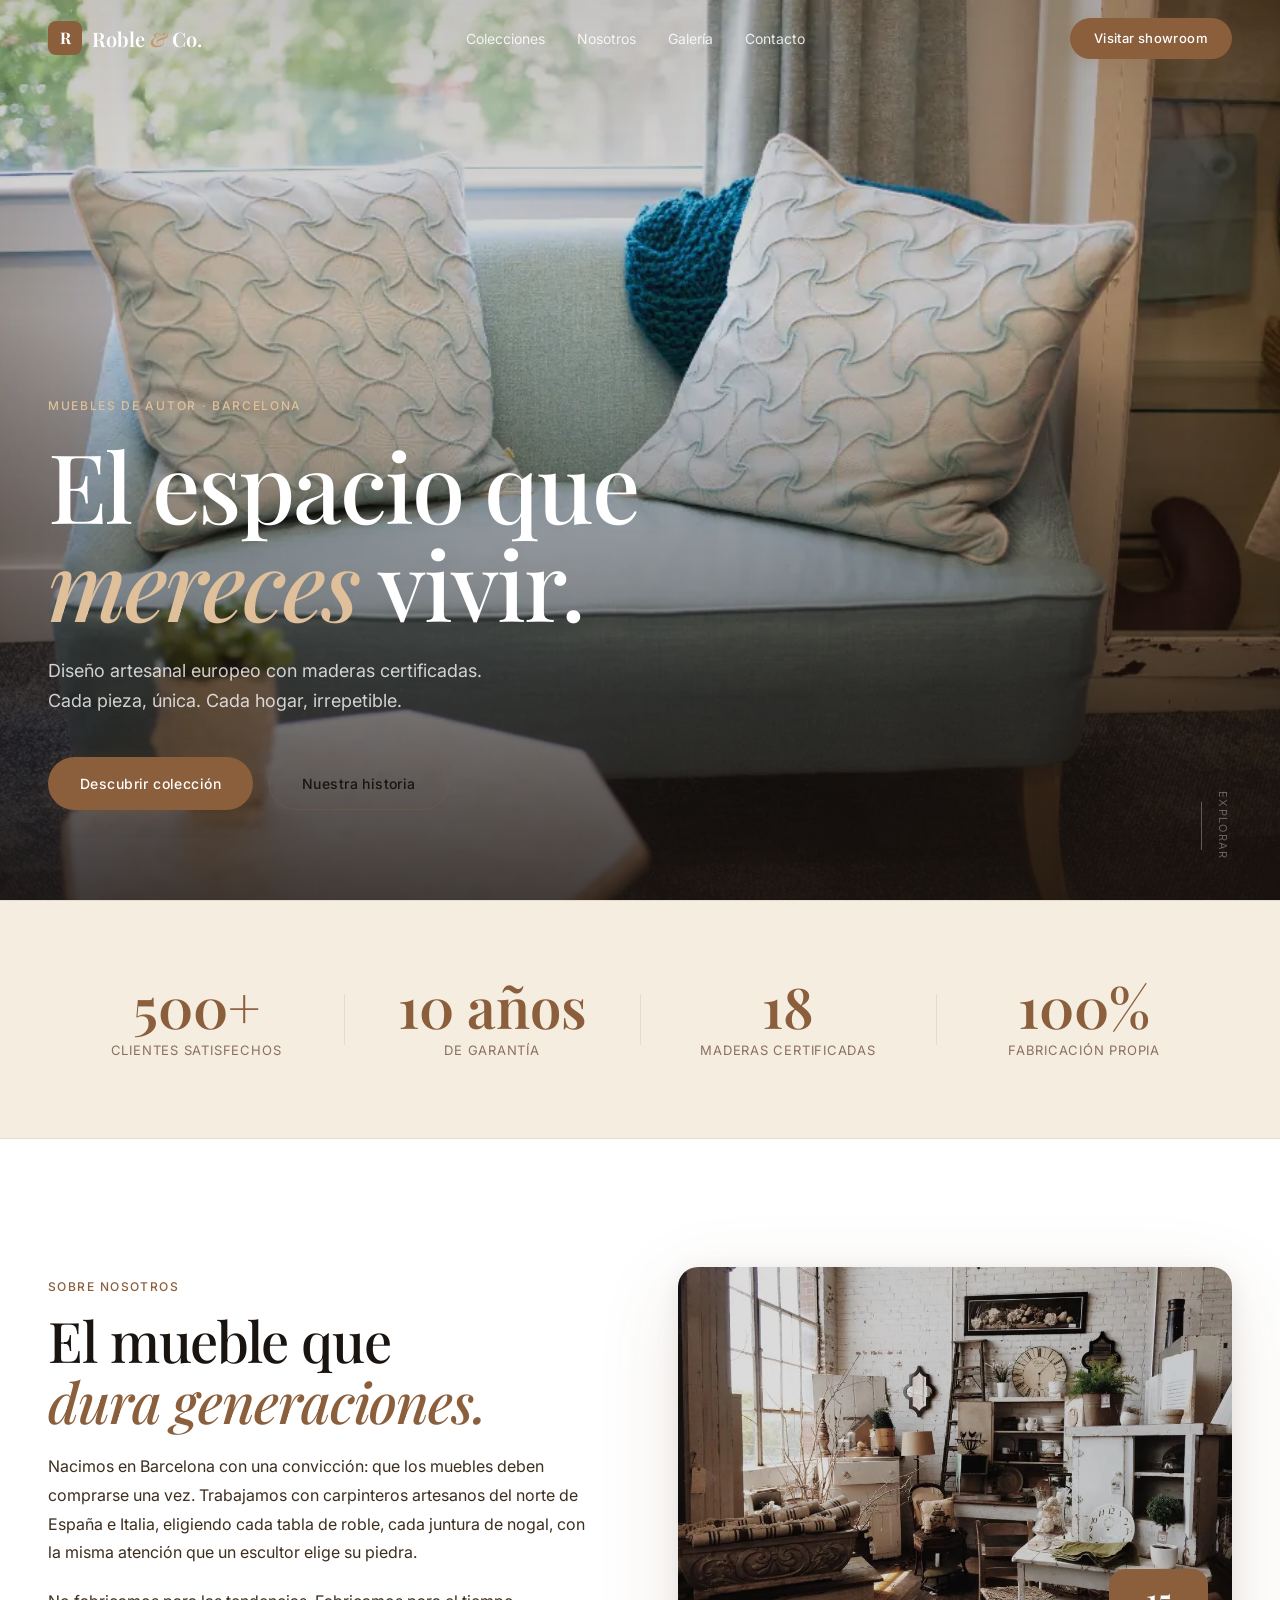
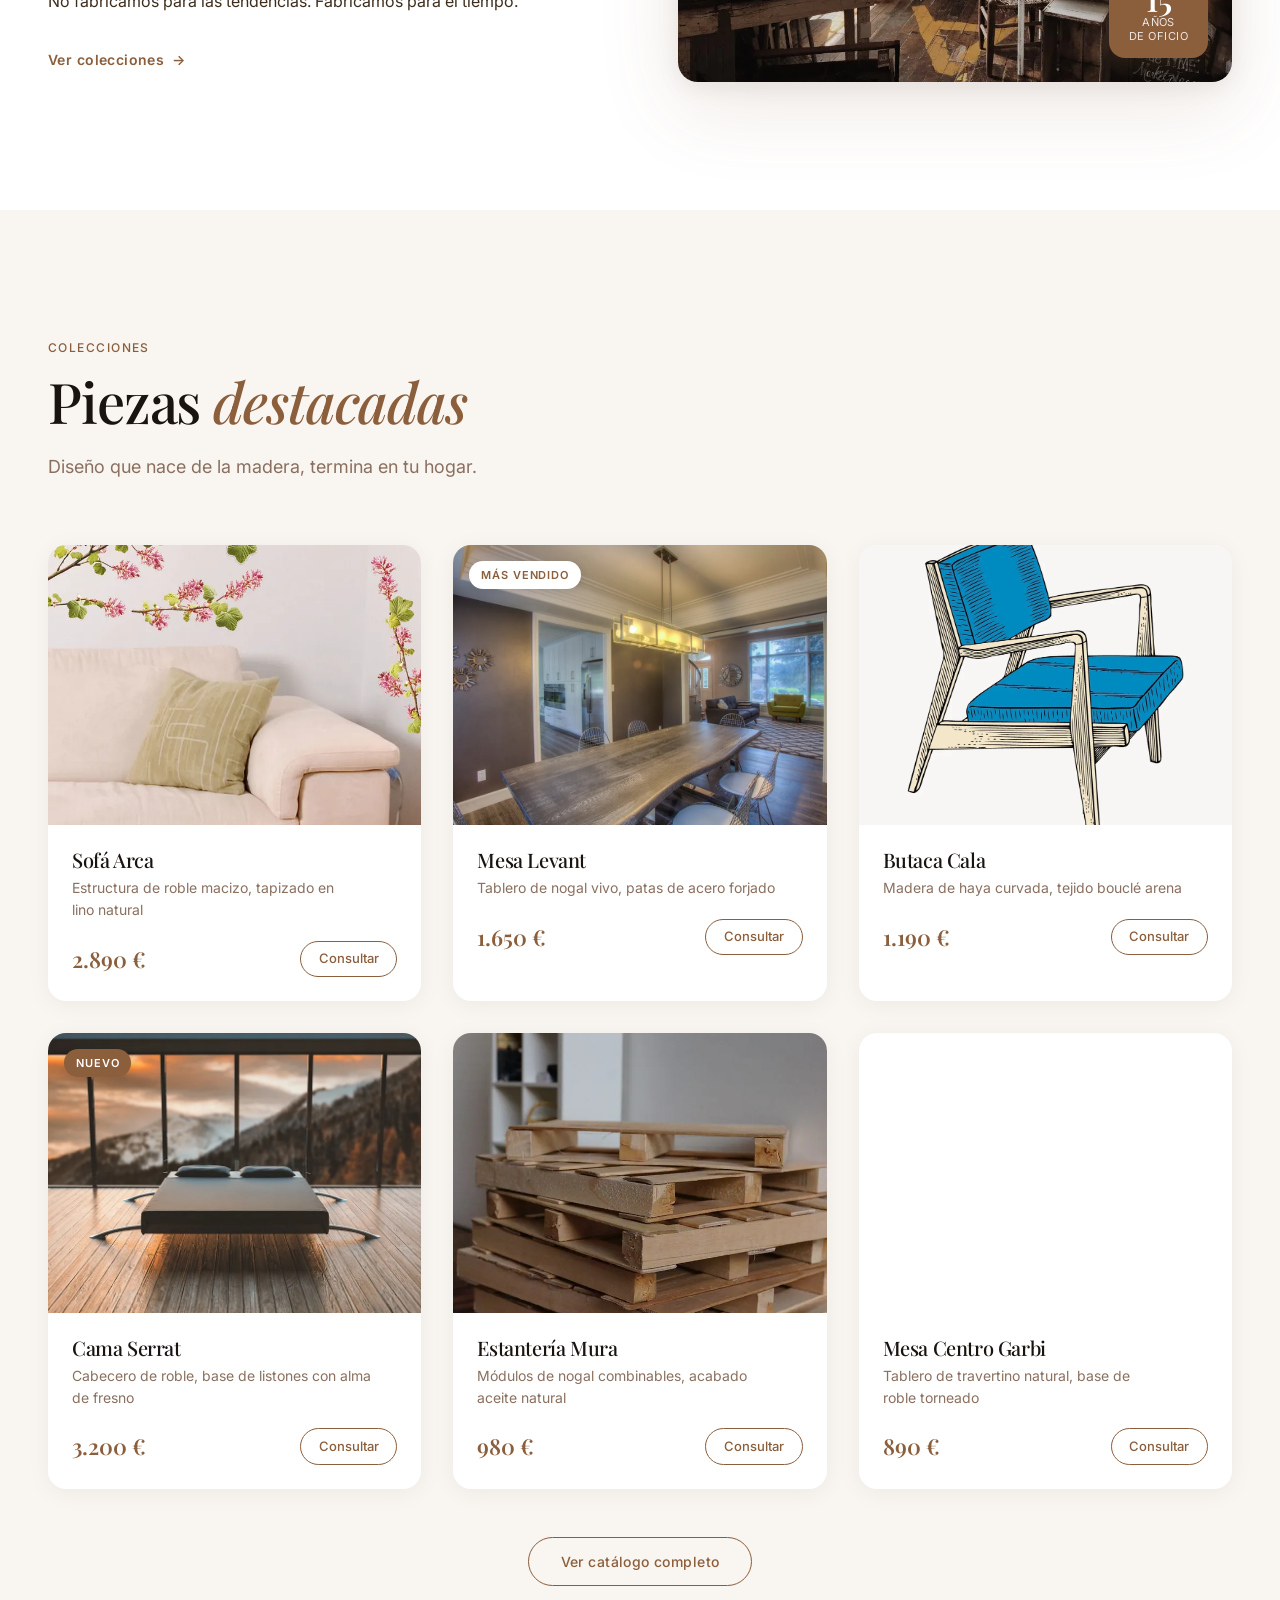
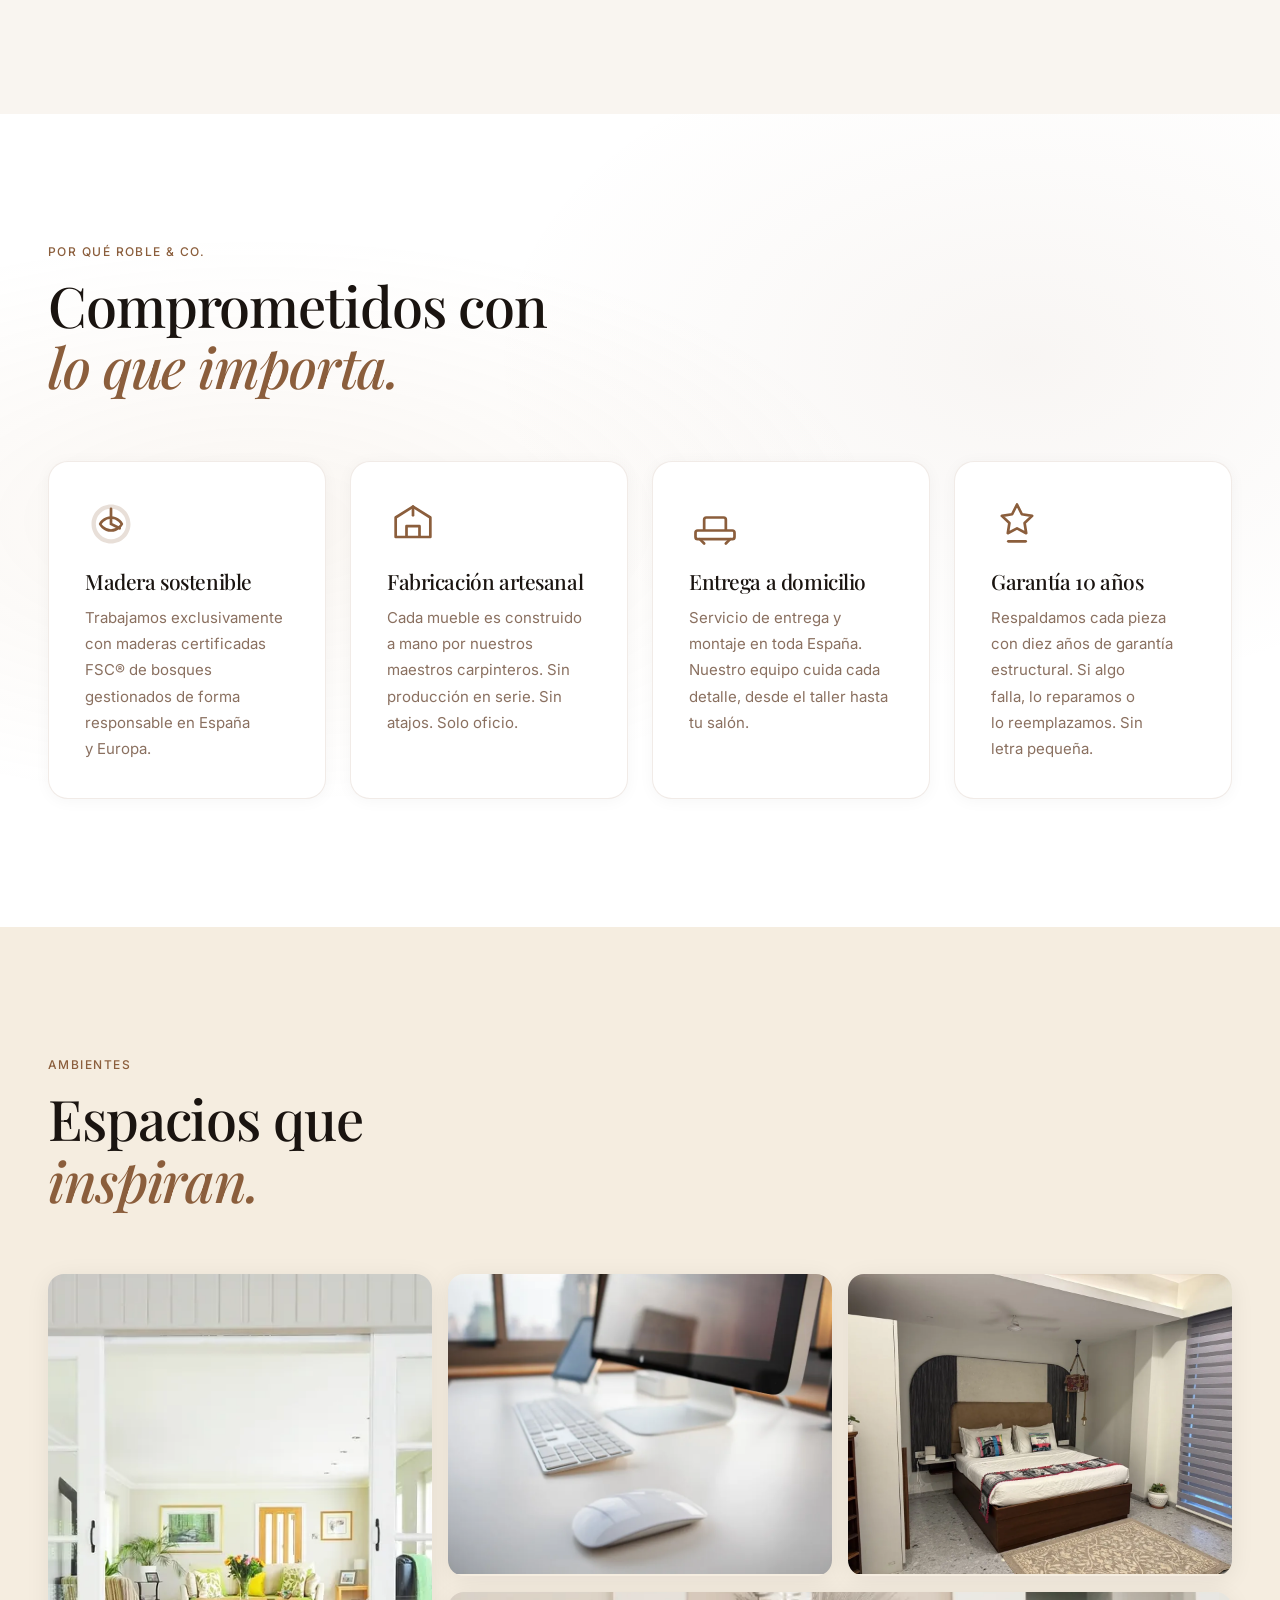
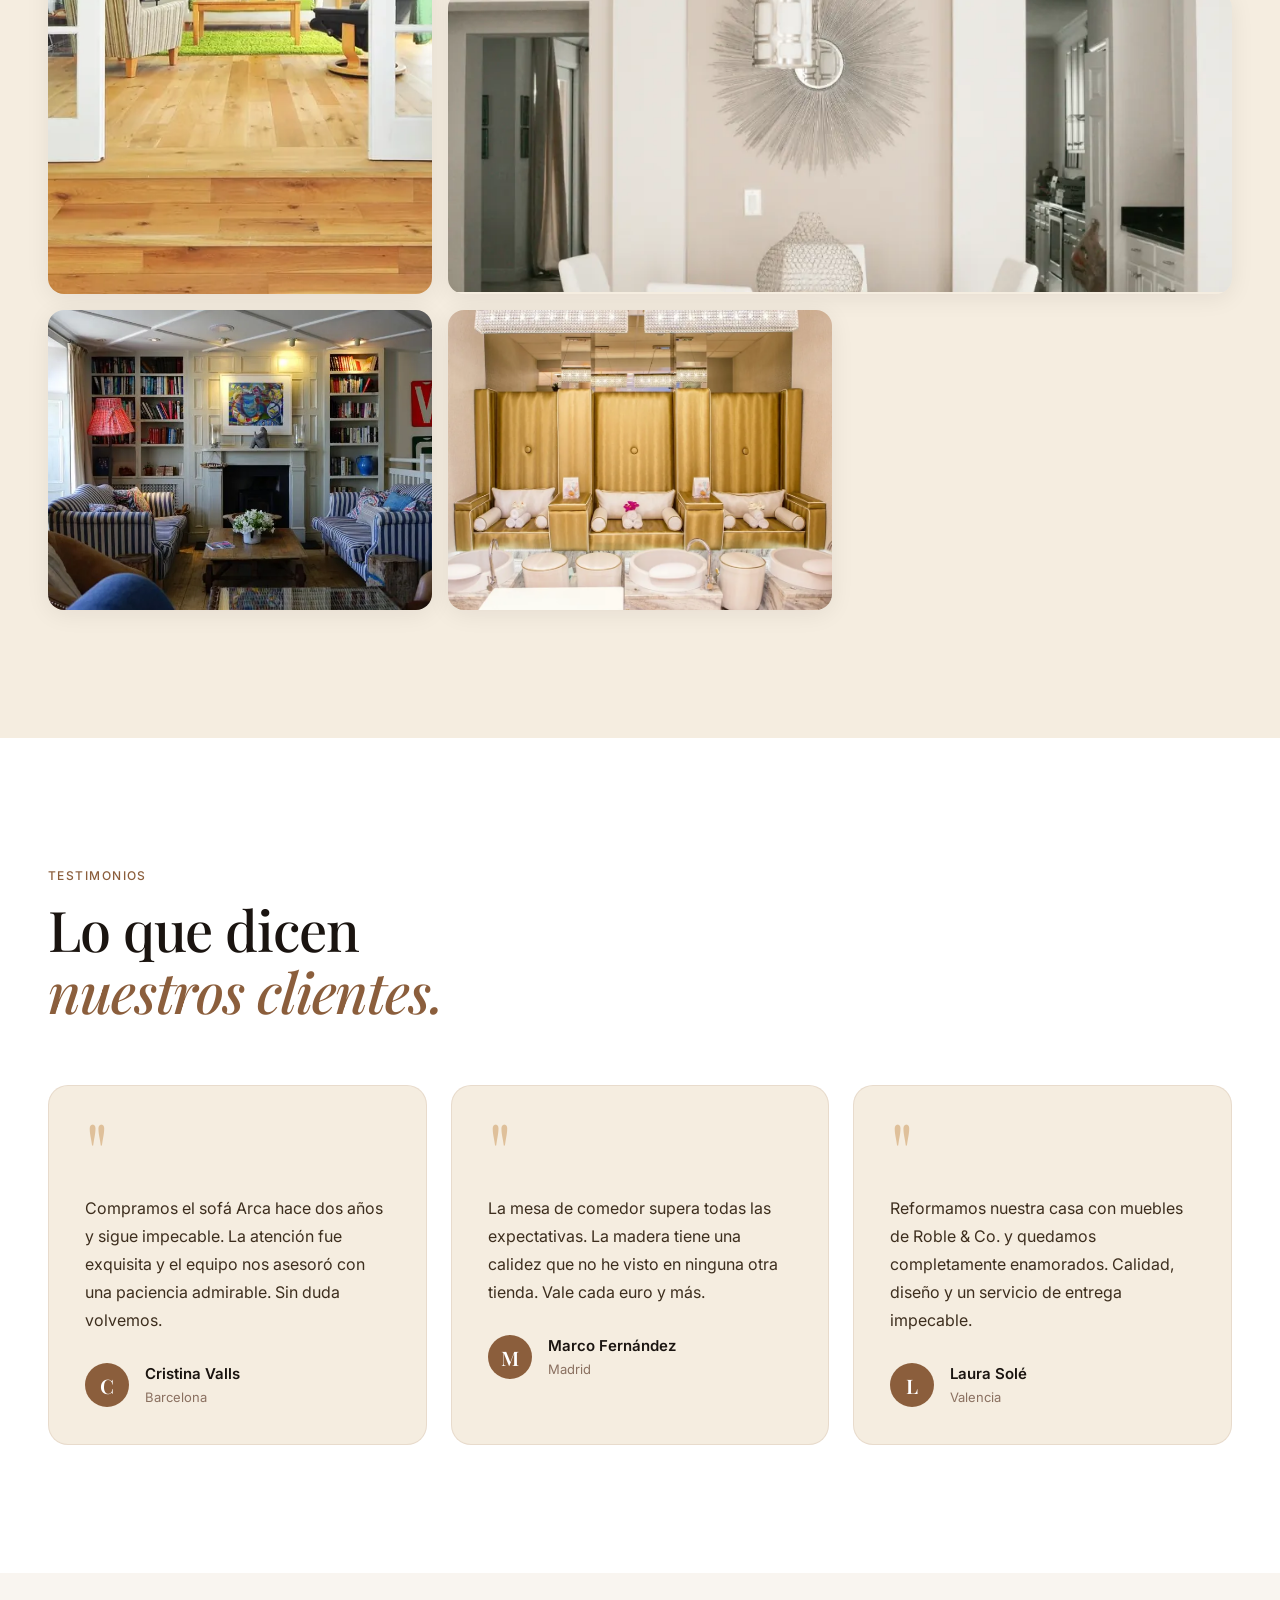
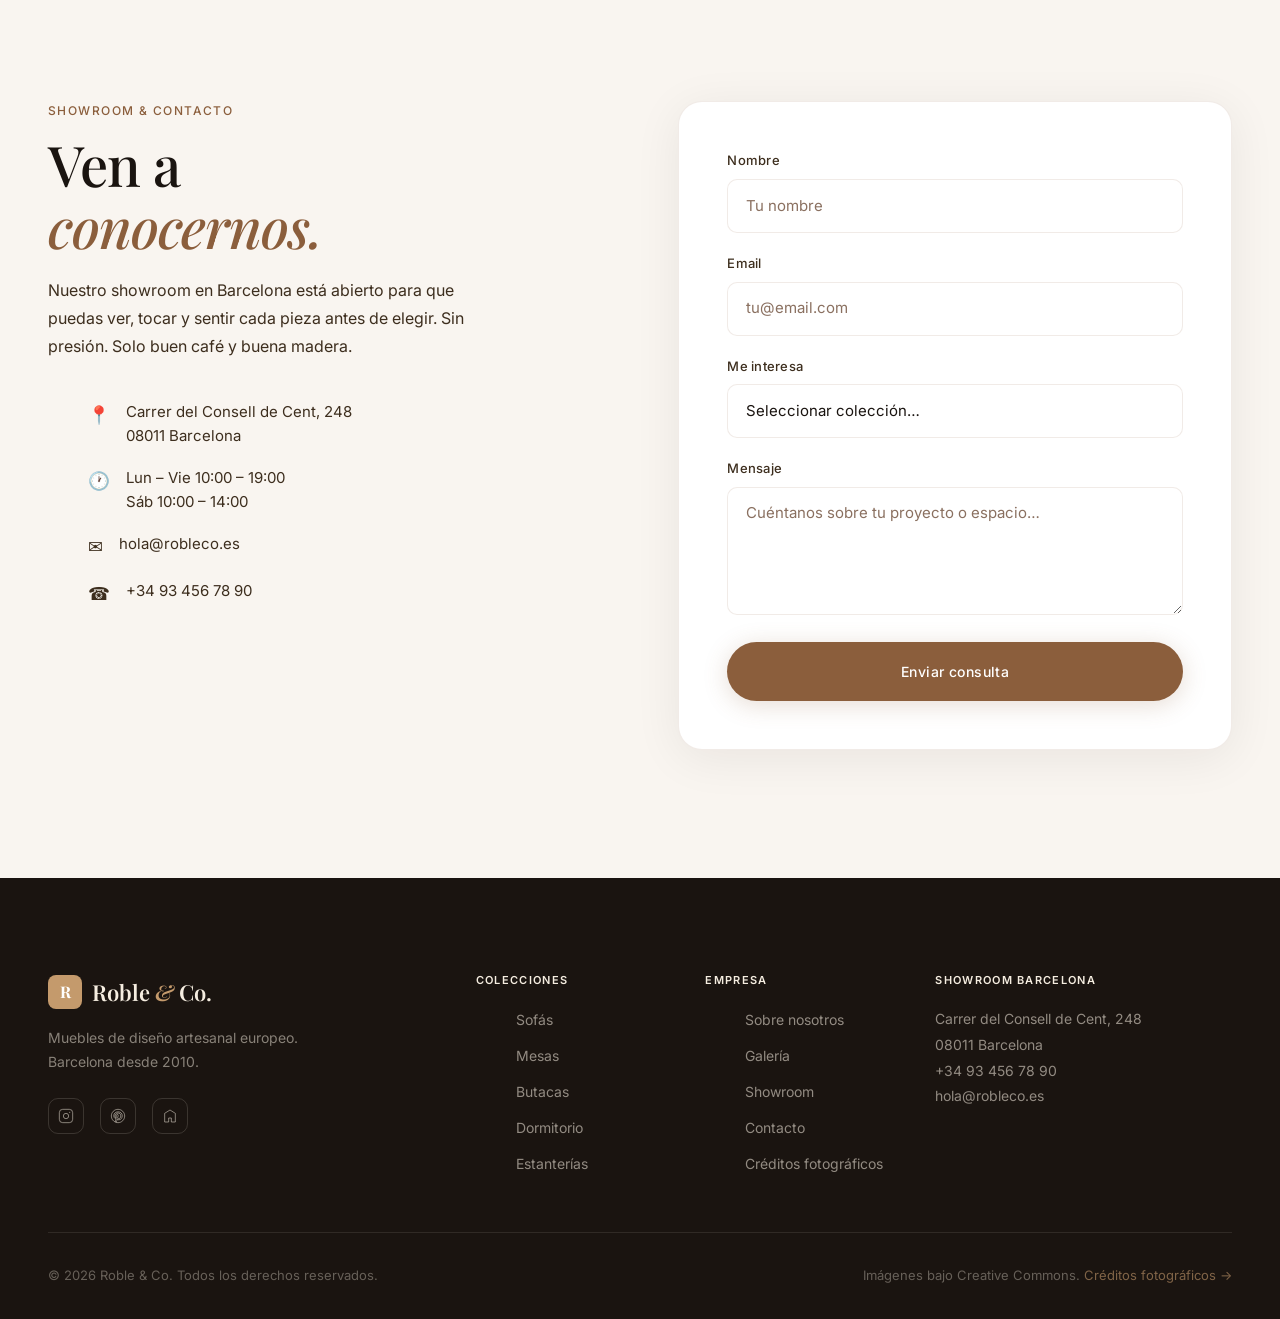
==== commit 71303ef6: "fix: replace about image with furniture showroom photo Co-Authored-By: Claude Sonnet 4.6 <noreply@an" ====
--- a/index.html
+++ b/index.html
@@ -126,7 +126,7 @@
           </div>
           <div class="about-media reveal-up">
             <div class="about-img-wrap">
-              <img src="assets/img/about.webp" alt="Artesano trabajando madera en el taller de Roble &amp; Co." loading="lazy" decoding="async">
+              <img src="assets/img/about3.webp" alt="Exposición de muebles en el showroom de Roble &amp; Co." loading="lazy" decoding="async">
               <div class="about-badge">
                 <span class="badge-num">15</span>
                 <span class="badge-text">años<br>de oficio</span>
